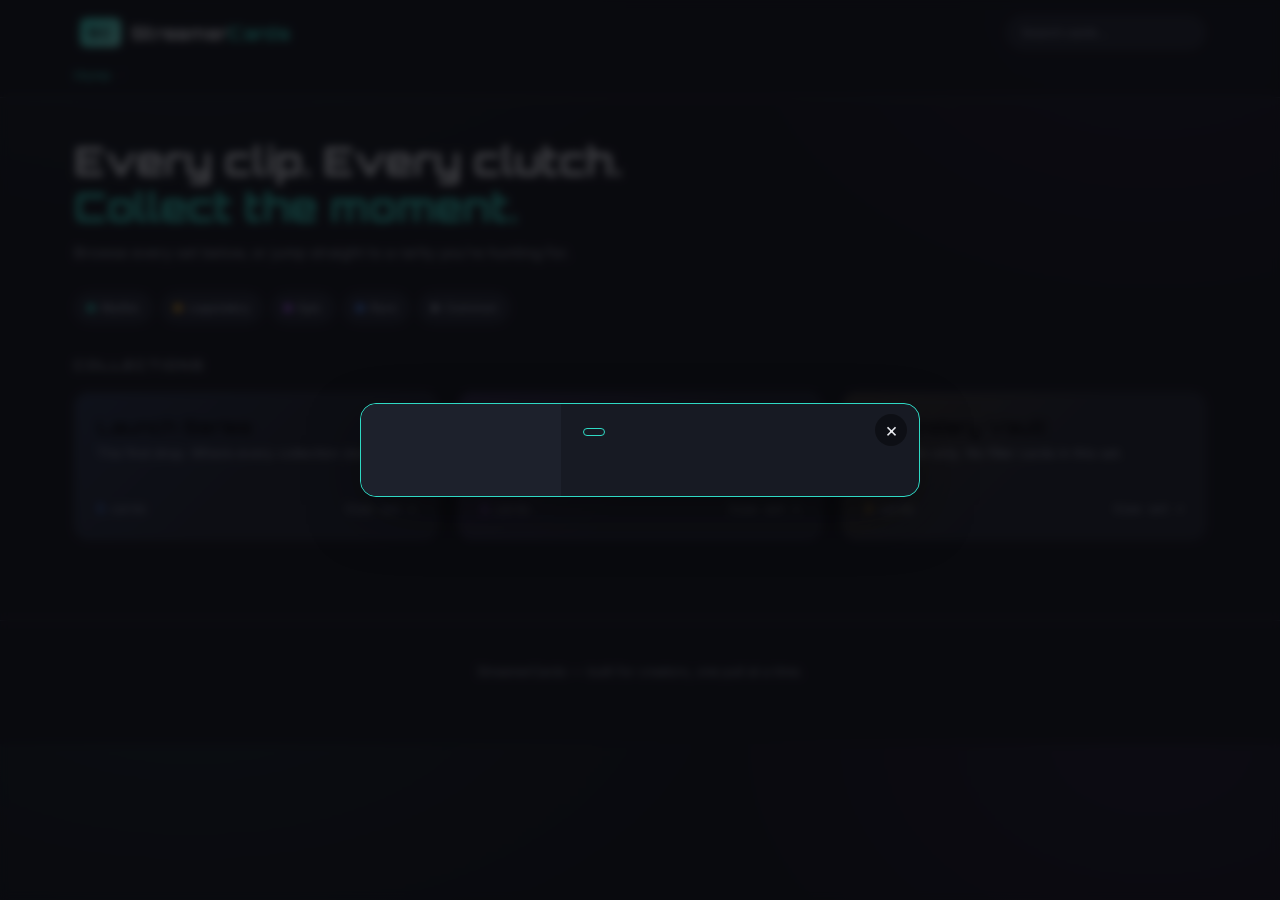
==== index.html @ 9123f5c4 "alpha update" ====
<!doctype html>
<html lang="en">
<head>
<meta charset="UTF-8" />
<meta name="viewport" content="width=device-width, initial-scale=1.0" />
<title>StreamerCards — collect the moment</title>
<link rel="icon" href="data:,">
<link rel="preconnect" href="https://fonts.googleapis.com">
<link href="https://fonts.googleapis.com/css2?family=Orbitron:wght@600;700;800&family=Inter:wght@400;500;600;700&family=JetBrains+Mono:wght@400;600&display=swap" rel="stylesheet">
<link rel="stylesheet" href="css/styles.css" />
</head>
<body>

<header class="site-header">
  <div class="header-inner">
    <button class="logo" id="logo-home-btn" aria-label="StreamerCards — go to home">
      <span class="logo-mark">SC</span>
      <span class="logo-text">Streamer<em>Cards</em></span>
    </button>

    <nav class="header-nav">
      <button class="nav-link" id="nav-home-btn">← Back to home</button>
    </nav>

    <div class="header-search">
      <input type="search" id="search-input" placeholder="Search cards…" aria-label="Search cards" />
    </div>
  </div>

  <div class="breadcrumb" id="breadcrumb" hidden>
    <button id="breadcrumb-home">Home</button>
    <span class="crumb-sep">/</span>
    <span id="breadcrumb-current"></span>
  </div>
</header>

<main id="app">
  <!-- HOME VIEW: collection tiles -->
  <section id="home-view" class="view">
    <div class="hero">
      <h1>Every clip. Every clutch. <span class="hero-accent">Collect the moment.</span></h1>
      <p class="hero-sub">Browse every set below, or jump straight to a rarity you're hunting for.</p>
    </div>

    <div class="rarity-legend" id="rarity-legend" aria-label="Rarity legend"></div>

    <h2 class="section-label">Collections</h2>
    <div class="collections-grid" id="collections-grid"></div>
  </section>

  <!-- SET VIEW: cards inside a chosen collection -->
  <section id="set-view" class="view" hidden>
    <div class="set-header">
      <h2 id="set-title"></h2>
      <p id="set-tagline"></p>
    </div>

    <div class="rarity-filter" id="rarity-filter"></div>

    <div class="cards-grid" id="cards-grid"></div>
  </section>
</main>

<!-- CARD DETAIL MODAL -->
<div class="modal-backdrop" id="modal-backdrop" hidden>
  <div class="modal" id="modal" role="dialog" aria-modal="true" aria-labelledby="modal-name">
    <button class="modal-close" id="modal-close" aria-label="Close">×</button>
    <div class="modal-art" id="modal-art"></div>
    <div class="modal-info">
      <span class="modal-rarity" id="modal-rarity"></span>
      <h3 id="modal-name"></h3>
      <p class="modal-number" id="modal-number"></p>
      <p class="modal-desc" id="modal-desc"></p>
    </div>
  </div>
</div>

<footer class="site-footer">
  <p>StreamerCards — built for creators, one pull at a time.</p>
</footer>

<script src="js/config.js"></script>
<script src="js/app.js"></script>
</body>
</html>
---- css/styles.css ----
/* ============================================================
   STREAMERCARDS — STYLES
   Token system lives in :root. Rarity colors are injected inline
   per-card by app.js (so config.js stays the single source of truth).
   ============================================================ */

:root {
  /* --- color --- */
  --bg: #0F1117;
  --bg-elevated: #171A23;
  --surface: #1D212C;
  --surface-hover: #242939;
  --border: #2A2F3D;
  --text: #E7E9EE;
  --text-dim: #9096A3;
  --accent: #2FD9C4;
  --accent-soft: rgba(47, 217, 196, 0.14);

  /* --- type --- */
  --font-display: "Orbitron", sans-serif;
  --font-body: "Inter", sans-serif;
  --font-mono: "JetBrains Mono", monospace;

  /* --- layout --- */
  --radius-card: 14px;
  --radius-sm: 8px;
  --max-width: 1180px;
}

* { box-sizing: border-box; }

html { scroll-behavior: smooth; }

body {
  margin: 0;
  background: var(--bg);
  background-image:
    radial-gradient(ellipse 900px 500px at 15% -10%, rgba(47, 217, 196, 0.08), transparent 60%),
    radial-gradient(ellipse 700px 500px at 90% 0%, rgba(177, 92, 255, 0.07), transparent 60%);
  color: var(--text);
  font-family: var(--font-body);
  line-height: 1.5;
  -webkit-font-smoothing: antialiased;
}

button {
  font-family: inherit;
  cursor: pointer;
}

/* ---------- header ---------- */

.site-header {
  position: sticky;
  top: 0;
  z-index: 20;
  background: rgba(15, 17, 23, 0.85);
  backdrop-filter: blur(10px);
  border-bottom: 1px solid var(--border);
}

.header-inner {
  max-width: var(--max-width);
  margin: 0 auto;
  padding: 14px 24px;
  display: flex;
  align-items: center;
  gap: 24px;
}

.logo {
  display: flex;
  align-items: center;
  gap: 10px;
  background: none;
  border: none;
  padding: 4px 6px;
  border-radius: var(--radius-sm);
  transition: background 0.15s ease;
}
.logo:hover { background: var(--surface); }
.logo:focus-visible { outline: 2px solid var(--accent); outline-offset: 2px; }

.logo-mark {
  font-family: var(--font-display);
  font-weight: 800;
  font-size: 14px;
  color: var(--bg);
  background: linear-gradient(135deg, var(--accent), #7FF0E0);
  padding: 6px 8px;
  border-radius: 6px;
  letter-spacing: 0.5px;
}

.logo-text {
  font-family: var(--font-display);
  font-weight: 700;
  font-size: 18px;
  color: var(--text);
  letter-spacing: 0.3px;
}
.logo-text em { color: var(--accent); font-style: normal; }

.header-nav { flex: 1; }

.nav-link {
  background: none;
  border: 1px solid var(--border);
  color: var(--text-dim);
  padding: 8px 14px;
  border-radius: 999px;
  font-size: 13px;
  font-weight: 600;
  transition: all 0.15s ease;
}
.nav-link:hover { color: var(--text); border-color: var(--accent); }

#nav-home-btn[data-active="false"] { opacity: 0; pointer-events: none; }

.header-search input {
  background: var(--surface);
  border: 1px solid var(--border);
  color: var(--text);
  padding: 9px 14px;
  border-radius: 999px;
  font-size: 13px;
  width: 200px;
  transition: width 0.2s ease, border-color 0.2s ease;
}
.header-search input:focus {
  outline: none;
  border-color: var(--accent);
  width: 240px;
}
.header-search input::placeholder { color: var(--text-dim); }

.breadcrumb {
  max-width: var(--max-width);
  margin: 0 auto;
  padding: 0 24px 12px;
  font-size: 13px;
  color: var(--text-dim);
  display: flex;
  gap: 8px;
}
.breadcrumb button {
  background: none;
  border: none;
  color: var(--accent);
  font-size: 13px;
  padding: 0;
}
.crumb-sep { color: var(--border); }

/* ---------- main / hero ---------- */

main { max-width: var(--max-width); margin: 0 auto; padding: 40px 24px 80px; }

.hero { max-width: 640px; margin-bottom: 28px; }
.hero h1 {
  font-family: var(--font-display);
  font-size: clamp(28px, 4vw, 40px);
  line-height: 1.15;
  margin: 0 0 12px;
  font-weight: 700;
}
.hero-accent { color: var(--accent); }
.hero-sub { color: var(--text-dim); font-size: 15px; margin: 0; }

.section-label {
  font-family: var(--font-display);
  font-size: 13px;
  text-transform: uppercase;
  letter-spacing: 2px;
  color: var(--text-dim);
  margin: 0 0 16px;
  font-weight: 600;
}

/* ---------- rarity legend & filter ---------- */

.rarity-legend, .rarity-filter {
  display: flex;
  flex-wrap: wrap;
  gap: 8px;
  margin-bottom: 32px;
}

.rarity-chip {
  display: inline-flex;
  align-items: center;
  gap: 6px;
  font-size: 12px;
  font-weight: 600;
  padding: 6px 12px;
  border-radius: 999px;
  border: 1px solid var(--border);
  background: var(--surface);
  color: var(--text-dim);
  transition: all 0.15s ease;
}
.rarity-chip .dot { width: 8px; height: 8px; border-radius: 50%; flex-shrink: 0; }

button.rarity-chip:hover { color: var(--text); border-color: currentColor; }
button.rarity-chip[data-selected="true"] {
  color: var(--bg);
  background: var(--chip-color, var(--accent));
  border-color: var(--chip-color, var(--accent));
}

/* ---------- collections grid (home) ---------- */

.collections-grid {
  display: grid;
  grid-template-columns: repeat(auto-fill, minmax(280px, 1fr));
  gap: 20px;
}

.collection-tile {
  position: relative;
  background: var(--surface);
  border: 1px solid var(--border);
  border-radius: var(--radius-card);
  padding: 22px;
  overflow: hidden;
  text-align: left;
  transition: transform 0.2s ease, border-color 0.2s ease;
}
.collection-tile::before {
  content: "";
  position: absolute;
  inset: 0;
  background: linear-gradient(135deg, var(--tile-accent, var(--accent)) 0%, transparent 55%);
  opacity: 0.12;
  pointer-events: none;
}
.collection-tile:hover { transform: translateY(-4px); border-color: var(--tile-accent, var(--accent)); }

.collection-tile h3 {
  font-family: var(--font-display);
  font-size: 19px;
  margin: 0 0 6px;
  position: relative;
}
.collection-tile p {
  color: var(--text-dim);
  font-size: 13.5px;
  margin: 0 0 18px;
  position: relative;
  min-height: 38px;
}
.collection-tile .tile-meta {
  display: flex;
  justify-content: space-between;
  align-items: center;
  font-family: var(--font-mono);
  font-size: 12px;
  color: var(--text-dim);
  position: relative;
}
.collection-tile .tile-meta strong { color: var(--tile-accent, var(--accent)); font-weight: 600; }

/* ---------- set header ---------- */

.set-header { margin-bottom: 20px; }
.set-header h2 { font-family: var(--font-display); font-size: 26px; margin: 0 0 6px; }
.set-header p { color: var(--text-dim); margin: 0; font-size: 14px; }

/* ---------- cards grid ---------- */

.cards-grid {
  display: grid;
  grid-template-columns: repeat(auto-fill, minmax(190px, 1fr));
  gap: 22px;
}

.card {
  --rarity-color: var(--accent);
  --rarity-glow: var(--accent-soft);
  position: relative;
  background: var(--surface);
  border: 1px solid var(--border);
  border-radius: var(--radius-card);
  overflow: hidden;
  cursor: pointer;
  transform-style: preserve-3d;
  transition: transform 0.25s ease, box-shadow 0.25s ease, border-color 0.25s ease;
}

.card:hover, .card:focus-visible {
  border-color: var(--rarity-color);
  box-shadow: 0 8px 28px -8px var(--rarity-glow), 0 0 0 1px var(--rarity-color) inset;
  transform: translateY(-6px);
  outline: none;
}

.card-art {
  aspect-ratio: 3 / 4;
  background: var(--bg-elevated);
  overflow: hidden;
  position: relative;
}
.card-art img { width: 100%; height: 100%; object-fit: cover; display: block; }

/* foil sheen — follows pointer via --mx/--my set in JS */
.card-art::after {
  content: "";
  position: absolute;
  inset: 0;
  opacity: 0;
  transition: opacity 0.2s ease;
  background: radial-gradient(
    circle at var(--mx, 50%) var(--my, 50%),
    rgba(255,255,255,0.35),
    transparent 45%
  );
  mix-blend-mode: overlay;
}
.card:hover .card-art::after { opacity: 1; }

/* holo (mythic) gets an animated rainbow sweep instead of plain white sheen */
.card.is-holo .card-art::after {
  background: radial-gradient(
    circle at var(--mx, 50%) var(--my, 50%),
    rgba(255,255,255,0.5),
    transparent 50%
  ),
  linear-gradient(115deg, #ff8adf, #8ad0ff, #b7ff8a, #ffe08a, #ff8adf);
  background-blend-mode: overlay;
  mix-blend-mode: color-dodge;
  animation: holo-shift 6s linear infinite;
  background-size: 300% 300%, 300% 300%;
}
@keyframes holo-shift {
  0% { background-position: 50% 50%, 0% 50%; }
  100% { background-position: 50% 50%, 200% 50%; }
}

.card-rarity-bar { height: 4px; background: var(--rarity-color); }

.card-body { padding: 12px 14px 14px; }
.card-name { font-weight: 600; font-size: 14px; margin: 0 0 4px; }
.card-meta {
  display: flex;
  justify-content: space-between;
  align-items: center;
  font-family: var(--font-mono);
  font-size: 11px;
  color: var(--text-dim);
}
.card-meta .rarity-label { color: var(--rarity-color); font-weight: 600; }

.empty-state {
  grid-column: 1 / -1;
  text-align: center;
  color: var(--text-dim);
  padding: 60px 20px;
  font-size: 14px;
}

/* ---------- modal ---------- */

.modal-backdrop {
  position: fixed;
  inset: 0;
  background: rgba(8, 9, 13, 0.75);
  backdrop-filter: blur(4px);
  display: flex;
  align-items: center;
  justify-content: center;
  padding: 24px;
  z-index: 50;
}

.modal {
  --rarity-color: var(--accent);
  background: var(--bg-elevated);
  border: 1px solid var(--rarity-color);
  border-radius: 16px;
  max-width: 560px;
  width: 100%;
  display: grid;
  grid-template-columns: 200px 1fr;
  gap: 0;
  position: relative;
  box-shadow: 0 20px 60px -12px rgba(0,0,0,0.6);
}

.modal-close {
  position: absolute;
  top: 10px;
  right: 12px;
  background: rgba(0,0,0,0.4);
  border: none;
  color: var(--text);
  font-size: 20px;
  width: 32px;
  height: 32px;
  border-radius: 50%;
  line-height: 1;
  z-index: 2;
}

.modal-art {
  background: var(--surface);
  border-radius: 16px 0 0 16px;
  overflow: hidden;
}
.modal-art img { width: 100%; height: 100%; object-fit: cover; display: block; }

.modal-info { padding: 24px 22px; display: flex; flex-direction: column; gap: 8px; }
.modal-rarity {
  align-self: flex-start;
  font-size: 11px;
  font-weight: 700;
  text-transform: uppercase;
  letter-spacing: 1px;
  color: var(--rarity-color);
  border: 1px solid var(--rarity-color);
  padding: 3px 10px;
  border-radius: 999px;
}
.modal-info h3 { font-family: var(--font-display); font-size: 20px; margin: 4px 0 0; }
.modal-number { font-family: var(--font-mono); font-size: 12px; color: var(--text-dim); margin: 0; }
.modal-desc { font-size: 14px; color: var(--text-dim); margin: 8px 0 0; line-height: 1.6; }

/* ---------- footer ---------- */

.site-footer {
  text-align: center;
  padding: 30px 24px 50px;
  color: var(--text-dim);
  font-size: 12.5px;
  border-top: 1px solid var(--border);
}

/* ---------- responsive ---------- */

@media (max-width: 640px) {
  .header-inner { flex-wrap: wrap; gap: 10px; }
  .header-search input { width: 100%; }
  .header-nav { order: 3; flex: 100%; }
  .modal { grid-template-columns: 1fr; }
  .modal-art { border-radius: 16px 16px 0 0; aspect-ratio: 4/3; }
}

/* ---------- reduced motion ---------- */

@media (prefers-reduced-motion: reduce) {
  html { scroll-behavior: auto; }
  .card, .collection-tile, .logo { transition: none; }
  .card.is-holo .card-art::after { animation: none; }
}
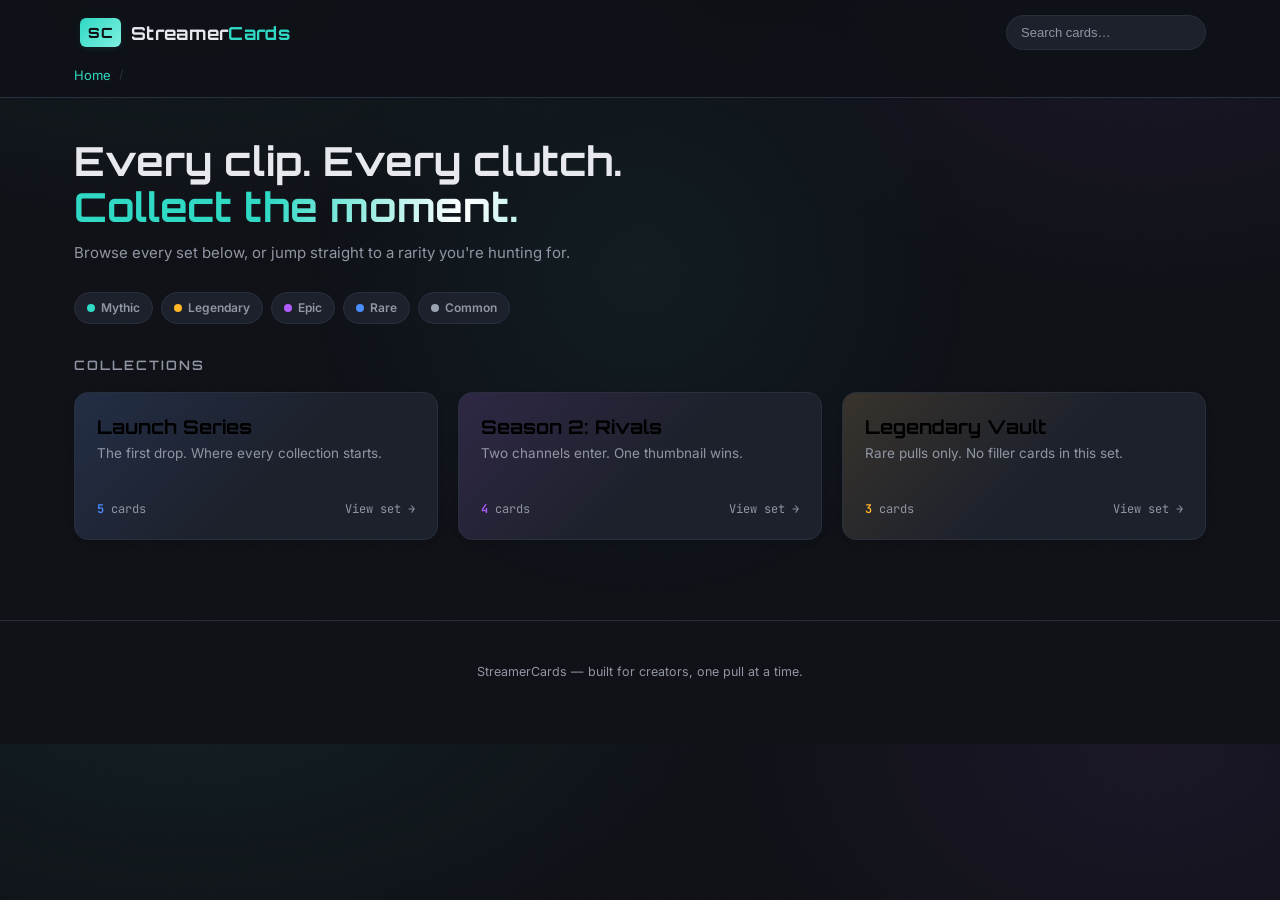
==== commit d563c539: "added design." ====
--- a/index.html
+++ b/index.html
@@ -10,6 +10,9 @@
 <link rel="stylesheet" href="css/styles.css" />
 </head>
 <body>
+
+<div class="ambient-glow" id="ambient-glow" aria-hidden="true"></div>
+<div class="grain" aria-hidden="true"></div>
 
 <header class="site-header">
   <div class="header-inner">
--- a/css/styles.css
+++ b/css/styles.css
@@ -25,6 +25,16 @@
   --radius-card: 14px;
   --radius-sm: 8px;
   --max-width: 1180px;
+
+  /* --- motion: a springy overshoot for anything that should feel "grabbed",
+     and a plain ease for things that should feel calm --- */
+  --spring: cubic-bezier(0.34, 1.56, 0.64, 1);
+  --spring-soft: cubic-bezier(0.22, 1, 0.36, 1);
+  --ease: cubic-bezier(0.4, 0, 0.2, 1);
+
+  /* ambient cursor glow position, updated live by app.js */
+  --gx: 50%;
+  --gy: 30%;
 }
 
 * { box-sizing: border-box; }
@@ -33,6 +43,7 @@
 
 body {
   margin: 0;
+  position: relative;
   background: var(--bg);
   background-image:
     radial-gradient(ellipse 900px 500px at 15% -10%, rgba(47, 217, 196, 0.08), transparent 60%),
@@ -41,12 +52,46 @@
   font-family: var(--font-body);
   line-height: 1.5;
   -webkit-font-smoothing: antialiased;
-}
+  overflow-x: hidden;
+}
+
+/* a soft light that drifts with the cursor, low enough to read as
+   atmosphere rather than decoration */
+.ambient-glow {
+  position: fixed;
+  inset: 0;
+  z-index: 0;
+  pointer-events: none;
+  background: radial-gradient(
+    circle 480px at var(--gx) var(--gy),
+    rgba(47, 217, 196, 0.06),
+    transparent 70%
+  );
+  transition: background-position 0.6s var(--ease);
+}
+
+/* fine grain so flat dark panels don't feel like plastic */
+.grain {
+  position: fixed;
+  inset: 0;
+  z-index: 1;
+  pointer-events: none;
+  opacity: 0.035;
+  mix-blend-mode: overlay;
+  background-image: url("data:image/svg+xml;utf8,<svg xmlns='http://www.w3.org/2000/svg' width='120' height='120'><filter id='n'><feTurbulence type='fractalNoise' baseFrequency='0.9' numOctaves='2' stitchTiles='stitch'/></filter><rect width='100%25' height='100%25' filter='url(%23n)'/></svg>");
+}
+
+.site-header, main, .site-footer { position: relative; z-index: 2; }
 
 button {
   font-family: inherit;
   cursor: pointer;
 }
+
+/* every interactive surface gets the same quick, tactile press-down —
+   defined once, used everywhere via .pressable */
+.pressable { transition: transform 0.15s var(--ease); }
+.pressable:active { transform: scale(0.94); }
 
 /* ---------- header ---------- */
 
@@ -76,12 +121,17 @@
   border: none;
   padding: 4px 6px;
   border-radius: var(--radius-sm);
-  transition: background 0.15s ease;
+  transition: background 0.2s var(--ease), transform 0.2s var(--spring-soft);
+  /* app.js nudges this a few px toward the cursor while hovering (--tx/--ty) */
+  transform: translate(var(--tx, 0), var(--ty, 0));
 }
 .logo:hover { background: var(--surface); }
+.logo:active { transform: translate(var(--tx, 0), var(--ty, 0)) scale(0.93); }
 .logo:focus-visible { outline: 2px solid var(--accent); outline-offset: 2px; }
 
 .logo-mark {
+  position: relative;
+  overflow: hidden;
   font-family: var(--font-display);
   font-weight: 800;
   font-size: 14px;
@@ -90,7 +140,18 @@
   padding: 6px 8px;
   border-radius: 6px;
   letter-spacing: 0.5px;
-}
+  box-shadow: 0 2px 10px -2px var(--accent-soft);
+}
+/* a light sweep that glides across the mark on hover, like foil catching light */
+.logo-mark::after {
+  content: "";
+  position: absolute;
+  inset: 0;
+  background: linear-gradient(115deg, transparent 30%, rgba(255,255,255,0.55) 50%, transparent 70%);
+  transform: translateX(-120%);
+  transition: transform 0.6s var(--ease);
+}
+.logo:hover .logo-mark::after { transform: translateX(120%); }
 
 .logo-text {
   font-family: var(--font-display);
@@ -104,6 +165,8 @@
 .header-nav { flex: 1; }
 
 .nav-link {
+  position: relative;
+  overflow: hidden;
   background: none;
   border: 1px solid var(--border);
   color: var(--text-dim);
@@ -111,9 +174,11 @@
   border-radius: 999px;
   font-size: 13px;
   font-weight: 600;
-  transition: all 0.15s ease;
+  transition: color 0.15s var(--ease), border-color 0.15s var(--ease), transform 0.2s var(--spring-soft);
+  transform: translate(var(--tx, 0), var(--ty, 0));
 }
 .nav-link:hover { color: var(--text); border-color: var(--accent); }
+.nav-link:active { transform: translate(var(--tx, 0), var(--ty, 0)) scale(0.93); }
 
 #nav-home-btn[data-active="false"] { opacity: 0; pointer-events: none; }
 
@@ -125,12 +190,14 @@
   border-radius: 999px;
   font-size: 13px;
   width: 200px;
-  transition: width 0.2s ease, border-color 0.2s ease;
-}
+  transition: width 0.3s var(--spring-soft), border-color 0.2s ease, box-shadow 0.2s ease;
+}
+.header-search input:hover { border-color: #3A4256; }
 .header-search input:focus {
   outline: none;
   border-color: var(--accent);
   width: 240px;
+  box-shadow: 0 0 0 4px var(--accent-soft);
 }
 .header-search input::placeholder { color: var(--text-dim); }
 
@@ -164,7 +231,21 @@
   margin: 0 0 12px;
   font-weight: 700;
 }
-.hero-accent { color: var(--accent); }
+.hero-accent {
+  background: linear-gradient(100deg, var(--accent) 20%, #fff 40%, var(--accent) 60%);
+  background-size: 220% auto;
+  -webkit-background-clip: text;
+  background-clip: text;
+  color: transparent;
+  animation: shimmer 5s linear infinite;
+}
+@keyframes shimmer {
+  0% { background-position: 0% center; }
+  100% { background-position: -220% center; }
+}
+@media (prefers-reduced-motion: reduce) {
+  .hero-accent { animation: none; }
+}
 .hero-sub { color: var(--text-dim); font-size: 15px; margin: 0; }
 
 .section-label {
@@ -197,15 +278,27 @@
   border: 1px solid var(--border);
   background: var(--surface);
   color: var(--text-dim);
-  transition: all 0.15s ease;
-}
-.rarity-chip .dot { width: 8px; height: 8px; border-radius: 50%; flex-shrink: 0; }
-
-button.rarity-chip:hover { color: var(--text); border-color: currentColor; }
+  transition: color 0.15s ease, border-color 0.15s ease, background 0.15s ease,
+    transform 0.15s var(--spring-soft), box-shadow 0.15s ease;
+}
+.rarity-chip .dot {
+  width: 8px; height: 8px; border-radius: 50%; flex-shrink: 0;
+  transition: transform 0.2s var(--spring);
+}
+
+.rarity-chip:hover {
+  color: var(--text);
+  border-color: currentColor;
+  transform: translateY(-2px);
+  box-shadow: 0 4px 12px -4px rgba(0,0,0,0.4);
+}
+.rarity-chip:hover .dot { transform: scale(1.3); }
+button.rarity-chip:active { transform: translateY(-2px) scale(0.92); }
 button.rarity-chip[data-selected="true"] {
   color: var(--bg);
   background: var(--chip-color, var(--accent));
   border-color: var(--chip-color, var(--accent));
+  box-shadow: 0 4px 16px -4px var(--chip-color, var(--accent));
 }
 
 /* ---------- collections grid (home) ---------- */
@@ -217,6 +310,10 @@
 }
 
 .collection-tile {
+  --rx: 0deg;
+  --ry: 0deg;
+  --mx: 50%;
+  --my: 30%;
   position: relative;
   background: var(--surface);
   border: 1px solid var(--border);
@@ -224,7 +321,10 @@
   padding: 22px;
   overflow: hidden;
   text-align: left;
-  transition: transform 0.2s ease, border-color 0.2s ease;
+  transform-style: preserve-3d;
+  transform: perspective(700px) rotateX(var(--rx)) rotateY(var(--ry)) translateY(0);
+  transition: transform 0.45s var(--spring), border-color 0.2s ease, box-shadow 0.3s ease;
+  box-shadow: 0 2px 10px -6px rgba(0,0,0,0.5);
 }
 .collection-tile::before {
   content: "";
@@ -234,7 +334,26 @@
   opacity: 0.12;
   pointer-events: none;
 }
-.collection-tile:hover { transform: translateY(-4px); border-color: var(--tile-accent, var(--accent)); }
+/* light that tracks the cursor across the tile, like glass catching a lamp */
+.collection-tile::after {
+  content: "";
+  position: absolute;
+  inset: 0;
+  opacity: 0;
+  background: radial-gradient(circle at var(--mx) var(--my), rgba(255,255,255,0.16), transparent 45%);
+  transition: opacity 0.25s ease;
+  pointer-events: none;
+}
+.collection-tile:hover {
+  transform: perspective(700px) rotateX(var(--rx)) rotateY(var(--ry)) translateY(-6px);
+  border-color: var(--tile-accent, var(--accent));
+  box-shadow: 0 16px 34px -14px var(--tile-accent, rgba(0,0,0,0.5));
+}
+.collection-tile:hover::after { opacity: 1; }
+.collection-tile:active {
+  transform: perspective(700px) rotateX(var(--rx)) rotateY(var(--ry)) translateY(-2px) scale(0.98);
+  transition: transform 0.12s var(--ease);
+}
 
 .collection-tile h3 {
   font-family: var(--font-display);
@@ -259,6 +378,8 @@
   position: relative;
 }
 .collection-tile .tile-meta strong { color: var(--tile-accent, var(--accent)); font-weight: 600; }
+.tile-arrow { display: inline-block; transition: transform 0.25s var(--spring); }
+.collection-tile:hover .tile-arrow { transform: translateX(4px); }
 
 /* ---------- set header ---------- */
 
@@ -277,6 +398,8 @@
 .card {
   --rarity-color: var(--accent);
   --rarity-glow: var(--accent-soft);
+  --rx: 0deg;
+  --ry: 0deg;
   position: relative;
   background: var(--surface);
   border: 1px solid var(--border);
@@ -284,14 +407,20 @@
   overflow: hidden;
   cursor: pointer;
   transform-style: preserve-3d;
-  transition: transform 0.25s ease, box-shadow 0.25s ease, border-color 0.25s ease;
+  transform: perspective(900px) rotateX(var(--rx)) rotateY(var(--ry)) translateY(0) scale(1);
+  transition: transform 0.4s var(--spring), box-shadow 0.3s ease, border-color 0.25s ease;
 }
 
 .card:hover, .card:focus-visible {
   border-color: var(--rarity-color);
-  box-shadow: 0 8px 28px -8px var(--rarity-glow), 0 0 0 1px var(--rarity-color) inset;
-  transform: translateY(-6px);
+  box-shadow: 0 14px 34px -10px var(--rarity-glow), 0 0 0 1px var(--rarity-color) inset;
+  transform: perspective(900px) rotateX(var(--rx)) rotateY(var(--ry)) translateY(-8px) scale(1.015);
   outline: none;
+}
+
+.card:active {
+  transform: perspective(900px) rotateX(var(--rx)) rotateY(var(--ry)) translateY(-3px) scale(0.97);
+  transition: transform 0.12s var(--ease);
 }
 
 .card-art {
@@ -336,7 +465,16 @@
   100% { background-position: 50% 50%, 200% 50%; }
 }
 
-.card-rarity-bar { height: 4px; background: var(--rarity-color); }
+.card-rarity-bar {
+  height: 4px;
+  background: var(--rarity-color);
+  transition: height 0.25s var(--spring), box-shadow 0.25s ease;
+}
+.card:hover .card-rarity-bar,
+.card:focus-visible .card-rarity-bar {
+  height: 6px;
+  box-shadow: 0 0 14px var(--rarity-color);
+}
 
 .card-body { padding: 12px 14px 14px; }
 .card-name { font-weight: 600; font-size: 14px; margin: 0 0 4px; }
@@ -372,6 +510,10 @@
   z-index: 50;
 }
 
+.modal-backdrop[hidden] {
+  display: none;
+}
+
 .modal {
   --rarity-color: var(--accent);
   background: var(--bg-elevated);
@@ -383,8 +525,19 @@
   grid-template-columns: 200px 1fr;
   gap: 0;
   position: relative;
-  box-shadow: 0 20px 60px -12px rgba(0,0,0,0.6);
-}
+  box-shadow: 0 20px 60px -12px rgba(0,0,0,0.6), 0 0 40px -10px var(--rarity-color);
+  animation: modal-pop 0.4s var(--spring) both;
+}
+
+@keyframes modal-pop {
+  from { opacity: 0; transform: scale(0.88) translateY(14px); }
+  to { opacity: 1; transform: scale(1) translateY(0); }
+}
+@keyframes backdrop-fade {
+  from { opacity: 0; }
+  to { opacity: 1; }
+}
+.modal-backdrop:not([hidden]) { animation: backdrop-fade 0.25s var(--ease) both; }
 
 .modal-close {
   position: absolute;
@@ -399,7 +552,10 @@
   border-radius: 50%;
   line-height: 1;
   z-index: 2;
-}
+  transition: transform 0.25s var(--spring), background 0.15s ease;
+}
+.modal-close:hover { background: rgba(0,0,0,0.65); transform: rotate(90deg); }
+.modal-close:active { transform: rotate(90deg) scale(0.85); }
 
 .modal-art {
   background: var(--surface);
@@ -448,6 +604,10 @@
 
 @media (prefers-reduced-motion: reduce) {
   html { scroll-behavior: auto; }
-  .card, .collection-tile, .logo { transition: none; }
+  .card, .collection-tile, .logo, .nav-link, .rarity-chip, .modal-close { transition: none; }
+  .card, .collection-tile { transform: none !important; }
   .card.is-holo .card-art::after { animation: none; }
+  .modal { animation: none; }
+  .modal-backdrop:not([hidden]) { animation: none; }
+  .ambient-glow { display: none; }
 }
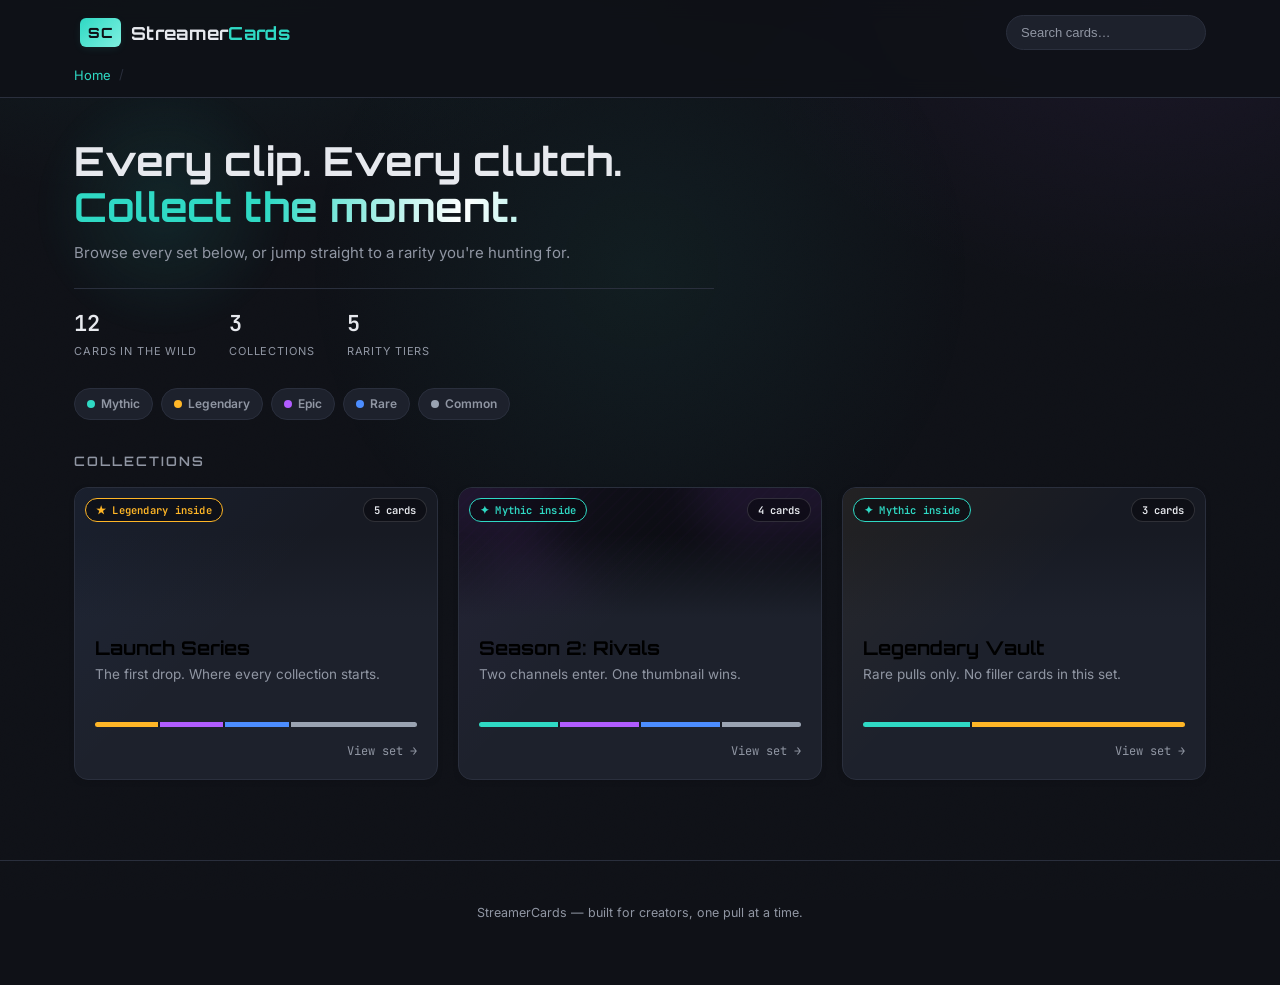
==== commit 762bc45d: "added files: images/covers/season-2-rivals.png" ====
--- a/index.html
+++ b/index.html
@@ -43,6 +43,11 @@
     <div class="hero">
       <h1>Every clip. Every clutch. <span class="hero-accent">Collect the moment.</span></h1>
       <p class="hero-sub">Browse every set below, or jump straight to a rarity you're hunting for.</p>
+      <div class="stat-strip">
+        <div><span class="num" id="stat-cards">0</span><span class="lbl">Cards in the wild</span></div>
+        <div><span class="num" id="stat-collections">0</span><span class="lbl">Collections</span></div>
+        <div><span class="num" id="stat-rarities">0</span><span class="lbl">Rarity tiers</span></div>
+      </div>
     </div>
 
     <div class="rarity-legend" id="rarity-legend" aria-label="Rarity legend"></div>
--- a/css/styles.css
+++ b/css/styles.css
@@ -223,7 +223,31 @@
 
 main { max-width: var(--max-width); margin: 0 auto; padding: 40px 24px 80px; }
 
-.hero { max-width: 640px; margin-bottom: 28px; }
+.hero { max-width: 640px; margin-bottom: 28px; position: relative; }
+
+/* soft drifting color behind the hero copy — pure CSS, no images */
+.hero::before {
+  content: "";
+  position: absolute;
+  top: -60px;
+  left: -40px;
+  width: 260px;
+  height: 260px;
+  background: radial-gradient(circle, var(--accent) 0%, transparent 70%);
+  opacity: 0.10;
+  filter: blur(10px);
+  z-index: -1;
+  animation: drift 10s ease-in-out infinite alternate;
+  pointer-events: none;
+}
+@keyframes drift {
+  from { transform: translate(0, 0) scale(1); }
+  to { transform: translate(30px, 20px) scale(1.15); }
+}
+@media (prefers-reduced-motion: reduce) {
+  .hero::before { animation: none; }
+}
+
 .hero h1 {
   font-family: var(--font-display);
   font-size: clamp(28px, 4vw, 40px);
@@ -246,7 +270,28 @@
 @media (prefers-reduced-motion: reduce) {
   .hero-accent { animation: none; }
 }
-.hero-sub { color: var(--text-dim); font-size: 15px; margin: 0; }
+.hero-sub { color: var(--text-dim); font-size: 15px; margin: 0 0 24px; }
+
+.stat-strip {
+  display: flex;
+  gap: 32px;
+  flex-wrap: wrap;
+  border-top: 1px solid var(--border);
+  padding-top: 18px;
+}
+.stat-strip > div { display: flex; flex-direction: column; gap: 3px; }
+.stat-strip .num {
+  font-family: var(--font-mono);
+  font-size: 22px;
+  font-weight: 600;
+  color: var(--text);
+}
+.stat-strip .lbl {
+  font-size: 11px;
+  letter-spacing: 0.08em;
+  text-transform: uppercase;
+  color: var(--text-dim);
+}
 
 .section-label {
   font-family: var(--font-display);
@@ -318,7 +363,7 @@
   background: var(--surface);
   border: 1px solid var(--border);
   border-radius: var(--radius-card);
-  padding: 22px;
+  padding: 0;
   overflow: hidden;
   text-align: left;
   transform-style: preserve-3d;
@@ -330,9 +375,10 @@
   content: "";
   position: absolute;
   inset: 0;
-  background: linear-gradient(135deg, var(--tile-accent, var(--accent)) 0%, transparent 55%);
-  opacity: 0.12;
+  background: linear-gradient(135deg, var(--tile-accent, var(--accent)) 0%, transparent 45%);
+  opacity: 0.05;
   pointer-events: none;
+  z-index: 1;
 }
 /* light that tracks the cursor across the tile, like glass catching a lamp */
 .collection-tile::after {
@@ -343,6 +389,7 @@
   background: radial-gradient(circle at var(--mx) var(--my), rgba(255,255,255,0.16), transparent 45%);
   transition: opacity 0.25s ease;
   pointer-events: none;
+  z-index: 3;
 }
 .collection-tile:hover {
   transform: perspective(700px) rotateX(var(--rx)) rotateY(var(--ry)) translateY(-6px);
@@ -355,6 +402,65 @@
   transition: transform 0.12s var(--ease);
 }
 
+.tile-art {
+  position: relative;
+  height: 132px;
+  overflow: hidden;
+  background: var(--bg-elevated);
+}
+.tile-art img {
+  width: 100%;
+  height: 100%;
+  object-fit: cover;
+  display: block;
+  transition: transform 0.6s var(--spring-soft);
+}
+.collection-tile:hover .tile-art img { transform: scale(1.09); }
+.tile-art::after {
+  content: "";
+  position: absolute;
+  inset: 0;
+  background: linear-gradient(to top, var(--surface) 2%, transparent 65%);
+  pointer-events: none;
+}
+
+.tile-count-pill, .tile-peek {
+  position: absolute;
+  top: 10px;
+  font-family: var(--font-mono);
+  font-size: 10.5px;
+  font-weight: 600;
+  padding: 4px 10px;
+  border-radius: 999px;
+  background: rgba(8, 9, 13, 0.55);
+  backdrop-filter: blur(4px);
+  z-index: 2;
+}
+.tile-count-pill {
+  right: 10px;
+  color: var(--text);
+  border: 1px solid rgba(255,255,255,0.14);
+}
+.tile-peek {
+  left: 10px;
+  border: 1px solid currentColor;
+  letter-spacing: 0.02em;
+}
+
+.tile-body { padding: 16px 20px 20px; position: relative; z-index: 2; }
+
+.rarity-distribution {
+  display: flex;
+  gap: 2px;
+  height: 5px;
+  border-radius: 3px;
+  overflow: hidden;
+  background: var(--bg-elevated);
+  margin: 2px 0 16px;
+}
+.dist-seg { display: block; height: 100%; min-width: 4px; transition: opacity 0.2s ease; }
+.collection-tile:hover .dist-seg { opacity: 0.85; }
+
 .collection-tile h3 {
   font-family: var(--font-display);
   font-size: 19px;
@@ -370,7 +476,7 @@
 }
 .collection-tile .tile-meta {
   display: flex;
-  justify-content: space-between;
+  justify-content: flex-end;
   align-items: center;
   font-family: var(--font-mono);
   font-size: 12px;
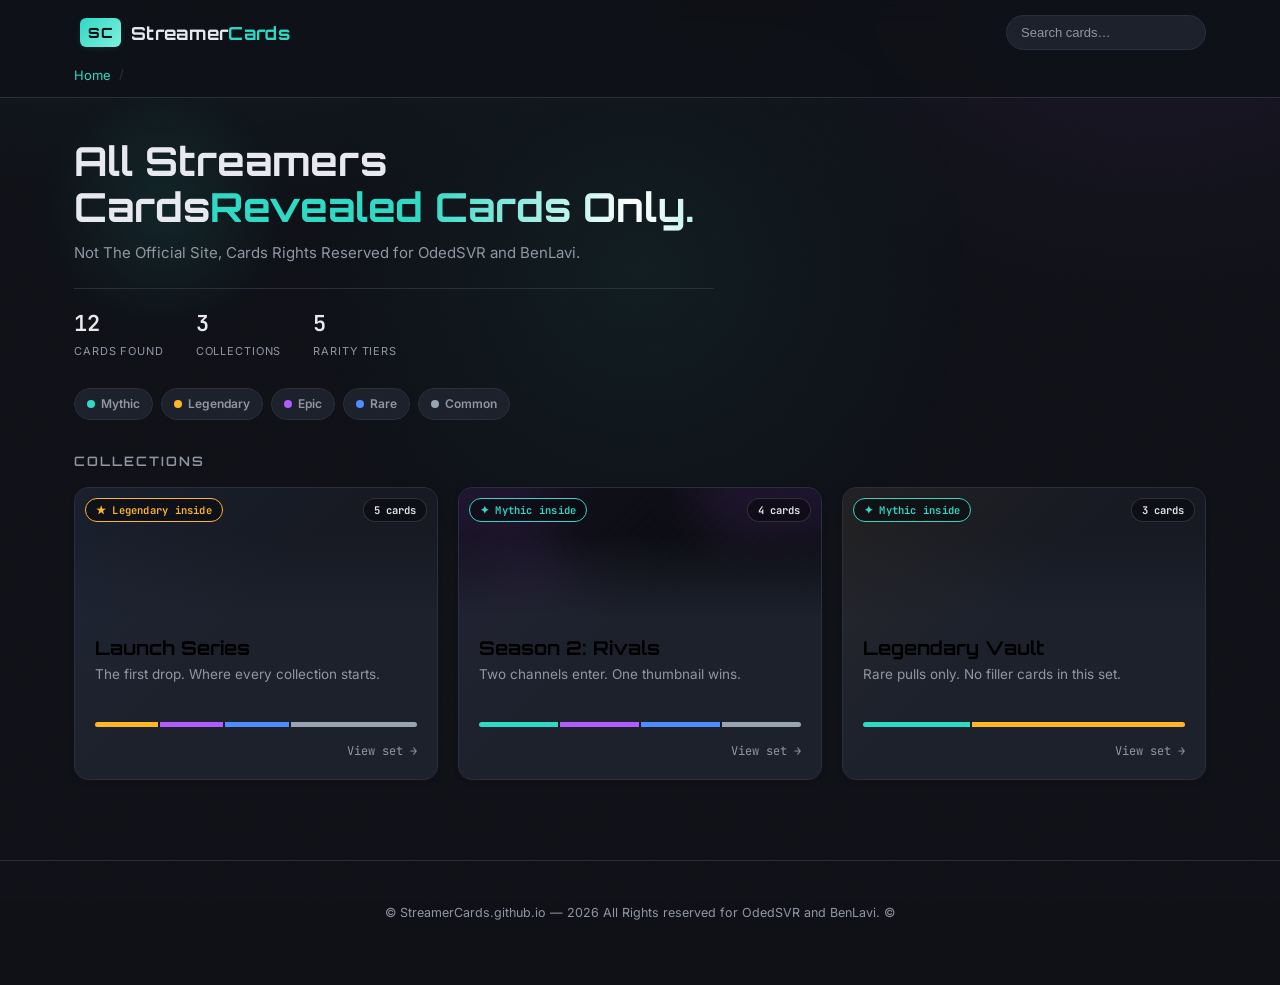
==== commit fa62cd7e: "fix index" ====
--- a/index.html
+++ b/index.html
@@ -41,10 +41,10 @@
   <!-- HOME VIEW: collection tiles -->
   <section id="home-view" class="view">
     <div class="hero">
-      <h1>Every clip. Every clutch. <span class="hero-accent">Collect the moment.</span></h1>
-      <p class="hero-sub">Browse every set below, or jump straight to a rarity you're hunting for.</p>
+      <h1>All Streamers Cards<span class="hero-accent">Revealed Cards Only.</span></h1>
+      <p class="hero-sub">Not The Official Site, Cards Rights Reserved for OdedSVR and BenLavi.</p>
       <div class="stat-strip">
-        <div><span class="num" id="stat-cards">0</span><span class="lbl">Cards in the wild</span></div>
+        <div><span class="num" id="stat-cards">0</span><span class="lbl">Cards Found</span></div>
         <div><span class="num" id="stat-collections">0</span><span class="lbl">Collections</span></div>
         <div><span class="num" id="stat-rarities">0</span><span class="lbl">Rarity tiers</span></div>
       </div>
@@ -84,7 +84,7 @@
 </div>
 
 <footer class="site-footer">
-  <p>StreamerCards — built for creators, one pull at a time.</p>
+  <p>© StreamerCards.github.io —  2026 All Rights reserved for OdedSVR and BenLavi. ©</p>
 </footer>
 
 <script src="js/config.js"></script>
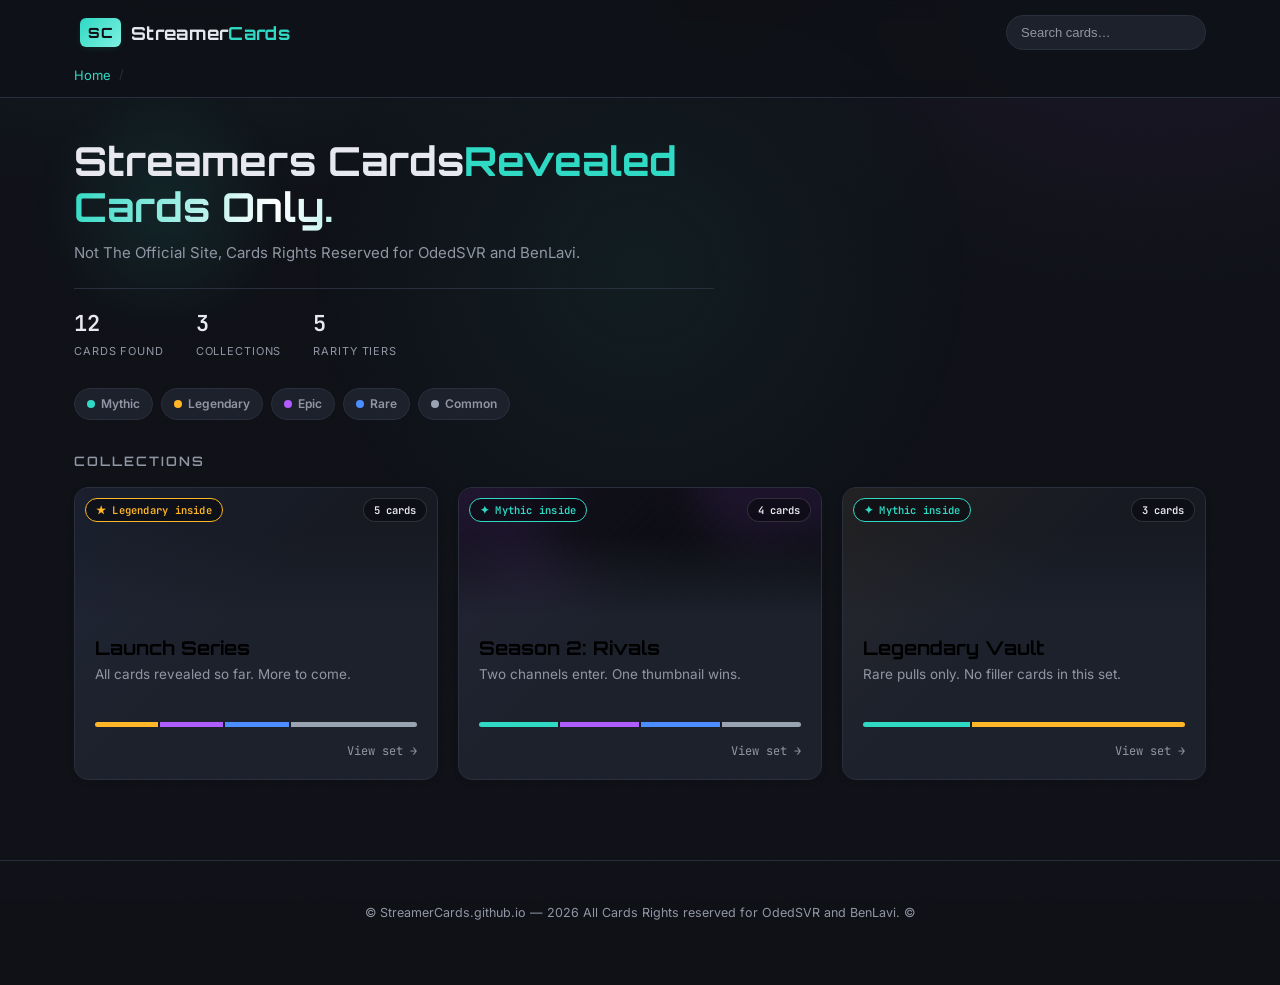
==== commit 87adb85f: "fix" ====
--- a/index.html
+++ b/index.html
@@ -41,7 +41,7 @@
   <!-- HOME VIEW: collection tiles -->
   <section id="home-view" class="view">
     <div class="hero">
-      <h1>All Streamers Cards<span class="hero-accent">Revealed Cards Only.</span></h1>
+      <h1>Streamers Cards<span class="hero-accent">Revealed Cards Only.</span></h1>
       <p class="hero-sub">Not The Official Site, Cards Rights Reserved for OdedSVR and BenLavi.</p>
       <div class="stat-strip">
         <div><span class="num" id="stat-cards">0</span><span class="lbl">Cards Found</span></div>
@@ -84,7 +84,7 @@
 </div>
 
 <footer class="site-footer">
-  <p>© StreamerCards.github.io —  2026 All Rights reserved for OdedSVR and BenLavi. ©</p>
+  <p>© StreamerCards.github.io —  2026 All Cards Rights reserved for OdedSVR and BenLavi. ©</p>
 </footer>
 
 <script src="js/config.js"></script>
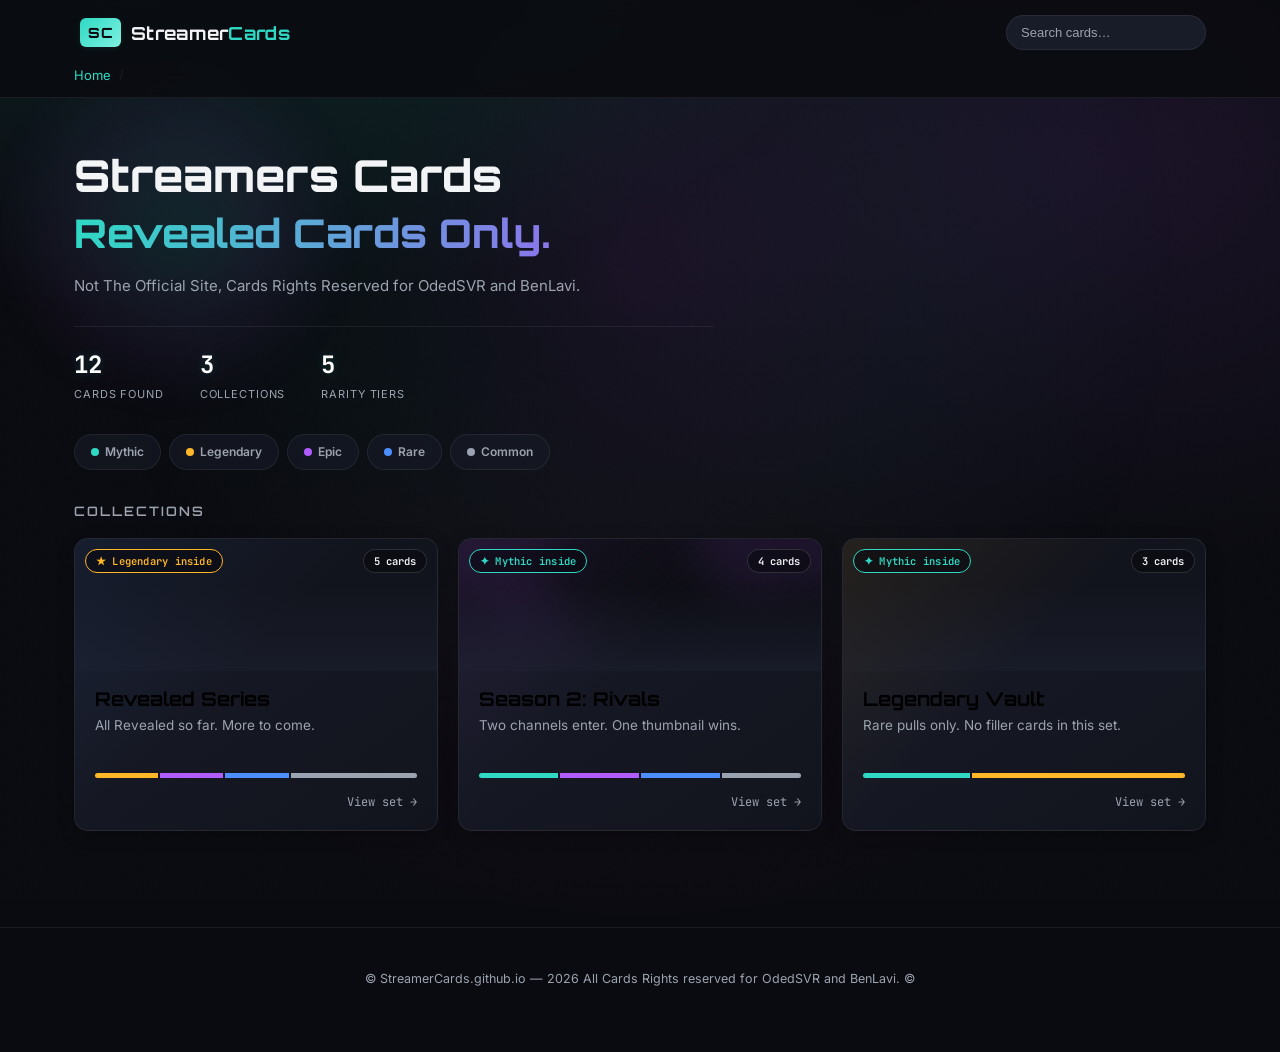
==== commit 0913ccf0: "add" ====
--- a/index.html
+++ b/index.html
@@ -41,7 +41,7 @@
   <!-- HOME VIEW: collection tiles -->
   <section id="home-view" class="view">
     <div class="hero">
-      <h1>Streamers Cards<span class="hero-accent">Revealed Cards Only.</span></h1>
+      <h1>Streamers Cards <span class="hero-accent">Revealed Cards Only.</span></h1>
       <p class="hero-sub">Not The Official Site, Cards Rights Reserved for OdedSVR and BenLavi.</p>
       <div class="stat-strip">
         <div><span class="num" id="stat-cards">0</span><span class="lbl">Cards Found</span></div>
--- a/css/styles.css
+++ b/css/styles.css
@@ -6,15 +6,15 @@
 
 :root {
   /* --- color --- */
-  --bg: #0F1117;
-  --bg-elevated: #171A23;
-  --surface: #1D212C;
-  --surface-hover: #242939;
-  --border: #2A2F3D;
-  --text: #E7E9EE;
-  --text-dim: #9096A3;
-  --accent: #2FD9C4;
-  --accent-soft: rgba(47, 217, 196, 0.14);
+  --bg: #0A0B10; /* Richer, deeper midnight black for stronger contrast */
+  --bg-elevated: #12141D; /* Deep dark slate with slightly warm undertones */
+  --surface: #181B28;
+  --surface-hover: #222638;
+  --border: rgba(255, 255, 255, 0.07); /* More delicate, premium borders */
+  --text: #F3F4F6;
+  --text-dim: #9CA3AF;
+  --accent: #2FD9C4; /* Energetic neon cyan */
+  --accent-soft: rgba(47, 217, 196, 0.12);
 
   /* --- type --- */
   --font-display: "Orbitron", sans-serif;
@@ -45,9 +45,11 @@
   margin: 0;
   position: relative;
   background: var(--bg);
+  /* Energetic ambient glows to fill up visual space beautifully */
   background-image:
-    radial-gradient(ellipse 900px 500px at 15% -10%, rgba(47, 217, 196, 0.08), transparent 60%),
-    radial-gradient(ellipse 700px 500px at 90% 0%, rgba(177, 92, 255, 0.07), transparent 60%);
+    radial-gradient(ellipse 1000px 600px at 15% -10%, rgba(47, 217, 196, 0.12), transparent 70%),
+    radial-gradient(ellipse 900px 600px at 85% 15%, rgba(177, 92, 255, 0.1), transparent 70%),
+    radial-gradient(ellipse 800px 500px at 50% 60%, rgba(255, 46, 147, 0.04), transparent 60%);
   color: var(--text);
   font-family: var(--font-body);
   line-height: 1.5;
@@ -63,20 +65,21 @@
   z-index: 0;
   pointer-events: none;
   background: radial-gradient(
-    circle 480px at var(--gx) var(--gy),
-    rgba(47, 217, 196, 0.06),
-    transparent 70%
+    circle 550px at var(--gx) var(--gy),
+    rgba(177, 92, 255, 0.07) 0%,
+    rgba(47, 217, 196, 0.03) 50%,
+    transparent 100%
   );
   transition: background-position 0.6s var(--ease);
 }
 
-/* fine grain so flat dark panels don't feel like plastic */
+/* fine grain overlay */
 .grain {
   position: fixed;
   inset: 0;
   z-index: 1;
   pointer-events: none;
-  opacity: 0.035;
+  opacity: 0.015; /* Subtler texture to keep colors rich and clean */
   mix-blend-mode: overlay;
   background-image: url("data:image/svg+xml;utf8,<svg xmlns='http://www.w3.org/2000/svg' width='120' height='120'><filter id='n'><feTurbulence type='fractalNoise' baseFrequency='0.9' numOctaves='2' stitchTiles='stitch'/></filter><rect width='100%25' height='100%25' filter='url(%23n)'/></svg>");
 }
@@ -99,8 +102,8 @@
   position: sticky;
   top: 0;
   z-index: 20;
-  background: rgba(15, 17, 23, 0.85);
-  backdrop-filter: blur(10px);
+  background: rgba(10, 11, 16, 0.85);
+  backdrop-filter: blur(12px);
   border-bottom: 1px solid var(--border);
 }
 
@@ -221,28 +224,28 @@
 
 /* ---------- main / hero ---------- */
 
-main { max-width: var(--max-width); margin: 0 auto; padding: 40px 24px 80px; }
-
-.hero { max-width: 640px; margin-bottom: 28px; position: relative; }
-
-/* soft drifting color behind the hero copy — pure CSS, no images */
+main { max-width: var(--max-width); margin: 0 auto; padding: 52px 24px 96px; }
+
+.hero { max-width: 640px; margin-bottom: 32px; position: relative; }
+
+/* Dynamic cosmic backdrop behind hero typography */
 .hero::before {
   content: "";
   position: absolute;
-  top: -60px;
-  left: -40px;
-  width: 260px;
-  height: 260px;
-  background: radial-gradient(circle, var(--accent) 0%, transparent 70%);
-  opacity: 0.10;
-  filter: blur(10px);
+  top: -80px;
+  left: -60px;
+  width: 320px;
+  height: 320px;
+  background: radial-gradient(circle, rgba(47, 217, 196, 0.16) 0%, rgba(177, 92, 255, 0.1) 50%, transparent 70%);
+  opacity: 0.8;
+  filter: blur(35px);
   z-index: -1;
-  animation: drift 10s ease-in-out infinite alternate;
+  animation: drift 12s ease-in-out infinite alternate;
   pointer-events: none;
 }
 @keyframes drift {
   from { transform: translate(0, 0) scale(1); }
-  to { transform: translate(30px, 20px) scale(1.15); }
+  to { transform: translate(25px, 25px) scale(1.1); }
 }
 @media (prefers-reduced-motion: reduce) {
   .hero::before { animation: none; }
@@ -250,14 +253,19 @@
 
 .hero h1 {
   font-family: var(--font-display);
-  font-size: clamp(28px, 4vw, 40px);
-  line-height: 1.15;
-  margin: 0 0 12px;
-  font-weight: 700;
-}
+  font-size: clamp(32px, 5vw, 44px);
+  line-height: 1.2;
+  margin: 0 0 16px;
+  font-weight: 800;
+}
+
+/* Forces accent text to wrap beautifully with a bright modern gradient shift */
 .hero-accent {
-  background: linear-gradient(100deg, var(--accent) 20%, #fff 40%, var(--accent) 60%);
-  background-size: 220% auto;
+  display: block;
+  margin-top: 8px;
+  font-size: 0.9em;
+  background: linear-gradient(100deg, var(--accent) 0%, #A855F7 50%, #FF2E93 100%);
+  background-size: 200% auto;
   -webkit-background-clip: text;
   background-clip: text;
   color: transparent;
@@ -265,26 +273,27 @@
 }
 @keyframes shimmer {
   0% { background-position: 0% center; }
-  100% { background-position: -220% center; }
+  100% { background-position: -200% center; }
 }
 @media (prefers-reduced-motion: reduce) {
   .hero-accent { animation: none; }
 }
-.hero-sub { color: var(--text-dim); font-size: 15px; margin: 0 0 24px; }
+.hero-sub { color: var(--text-dim); font-size: 15px; margin: 0 0 28px; line-height: 1.6; }
 
 .stat-strip {
   display: flex;
-  gap: 32px;
+  gap: 36px;
   flex-wrap: wrap;
   border-top: 1px solid var(--border);
-  padding-top: 18px;
+  padding-top: 20px;
 }
 .stat-strip > div { display: flex; flex-direction: column; gap: 3px; }
 .stat-strip .num {
   font-family: var(--font-mono);
-  font-size: 22px;
-  font-weight: 600;
-  color: var(--text);
+  font-size: 24px;
+  font-weight: 700;
+  color: #FFF;
+  text-shadow: 0 0 10px rgba(47, 217, 196, 0.2);
 }
 .stat-strip .lbl {
   font-size: 11px;
@@ -318,11 +327,12 @@
   gap: 6px;
   font-size: 12px;
   font-weight: 600;
-  padding: 6px 12px;
+  padding: 8px 16px; /* Roomier padding to make controls feel premium */
   border-radius: 999px;
   border: 1px solid var(--border);
-  background: var(--surface);
-  color: var(--text-dim);
+  background: rgba(24, 27, 40, 0.6);
+  color: var(--text-dim);
+  backdrop-filter: blur(4px);
   transition: color 0.15s ease, border-color 0.15s ease, background 0.15s ease,
     transform 0.15s var(--spring-soft), box-shadow 0.15s ease;
 }
@@ -360,7 +370,7 @@
   --mx: 50%;
   --my: 30%;
   position: relative;
-  background: var(--surface);
+  background: linear-gradient(145deg, var(--surface), var(--bg-elevated));
   border: 1px solid var(--border);
   border-radius: var(--radius-card);
   padding: 0;
@@ -369,14 +379,14 @@
   transform-style: preserve-3d;
   transform: perspective(700px) rotateX(var(--rx)) rotateY(var(--ry)) translateY(0);
   transition: transform 0.45s var(--spring), border-color 0.2s ease, box-shadow 0.3s ease;
-  box-shadow: 0 2px 10px -6px rgba(0,0,0,0.5);
+  box-shadow: 0 4px 20px -8px rgba(0,0,0,0.6);
 }
 .collection-tile::before {
   content: "";
   position: absolute;
   inset: 0;
   background: linear-gradient(135deg, var(--tile-accent, var(--accent)) 0%, transparent 45%);
-  opacity: 0.05;
+  opacity: 0.08; /* Slightly deeper gradient inside the frame */
   pointer-events: none;
   z-index: 1;
 }
@@ -394,7 +404,7 @@
 .collection-tile:hover {
   transform: perspective(700px) rotateX(var(--rx)) rotateY(var(--ry)) translateY(-6px);
   border-color: var(--tile-accent, var(--accent));
-  box-shadow: 0 16px 34px -14px var(--tile-accent, rgba(0,0,0,0.5));
+  box-shadow: 0 16px 34px -14px rgba(0, 0, 0, 0.8), 0 0 24px -10px var(--tile-accent, var(--accent-soft));
 }
 .collection-tile:hover::after { opacity: 1; }
 .collection-tile:active {
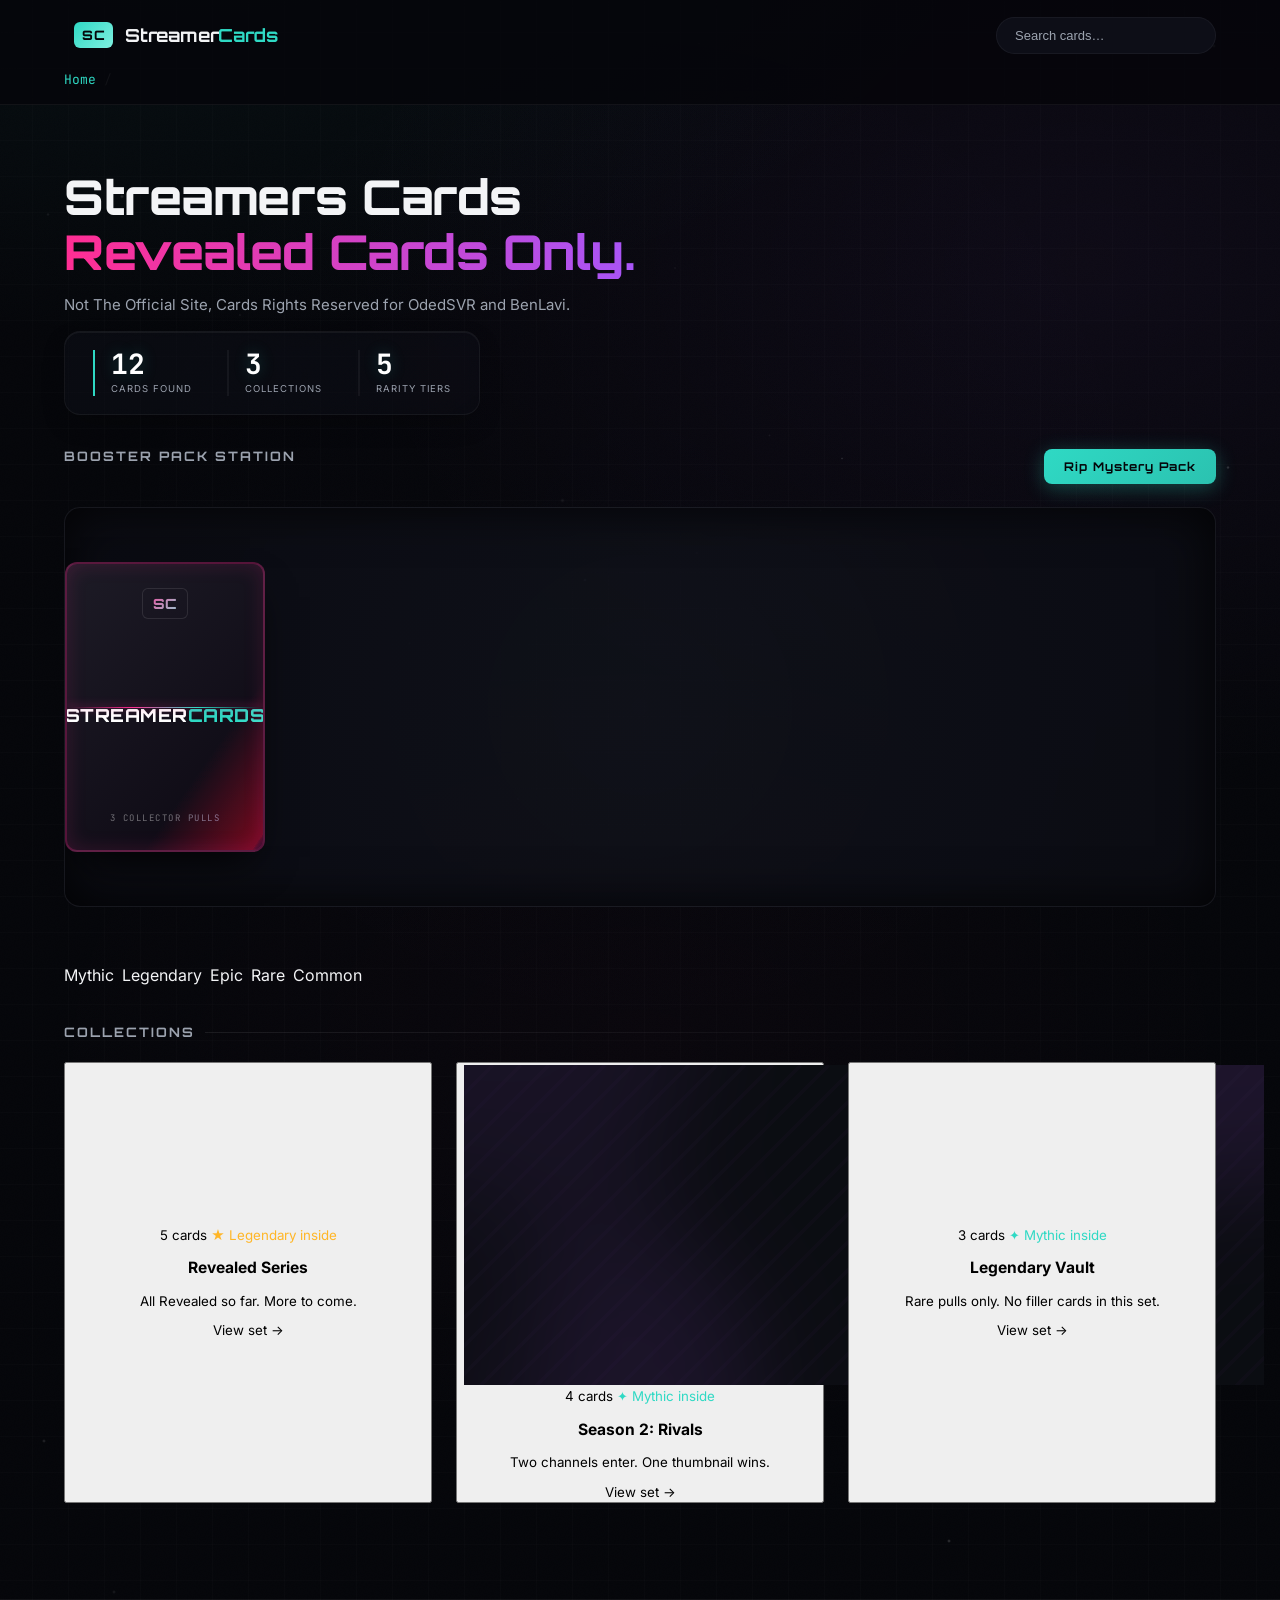
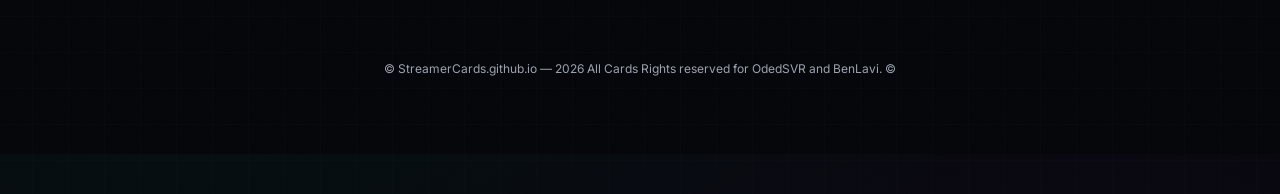
==== commit e6a9f34f: "3D animations" ====
--- a/index.html
+++ b/index.html
@@ -38,7 +38,7 @@
 </header>
 
 <main id="app">
-  <!-- HOME VIEW: collection tiles -->
+  <!-- HOME VIEW: collection tiles and booster station -->
   <section id="home-view" class="view">
     <div class="hero">
       <h1>Streamers Cards <span class="hero-accent">Revealed Cards Only.</span></h1>
@@ -47,6 +47,25 @@
         <div><span class="num" id="stat-cards">0</span><span class="lbl">Cards Found</span></div>
         <div><span class="num" id="stat-collections">0</span><span class="lbl">Collections</span></div>
         <div><span class="num" id="stat-rarities">0</span><span class="lbl">Rarity tiers</span></div>
+      </div>
+    </div>
+
+    <!-- 3D BOOSTER PACK STATION -->
+    <div class="booster-station">
+      <div class="booster-header">
+        <h2 class="section-label">Booster Pack Station</h2>
+        <button class="booster-action-btn" id="booster-action-btn">Rip Mystery Pack</button>
+      </div>
+      <div class="booster-arena" id="booster-arena" hidden>
+        <div class="booster-pack" id="booster-pack">
+          <div class="pack-foil">
+            <div class="pack-badge">SC</div>
+            <div class="pack-logo">STREAMER<em>CARDS</em></div>
+            <div class="pack-sub">3 COLLECTOR PULLS</div>
+            <div class="pack-laser-line"></div>
+          </div>
+        </div>
+        <div class="booster-results" id="booster-results" hidden></div>
       </div>
     </div>
 
--- a/css/styles.css
+++ b/css/styles.css
@@ -1,20 +1,19 @@
 /* ============================================================
-   STREAMERCARDS — STYLES
-   Token system lives in :root. Rarity colors are injected inline
-   per-card by app.js (so config.js stays the single source of truth).
+   STREAMERCARDS — ULTIMATE 3D EDITION STYLES
+   Designed with physical depth layers, parallax effects, and 3D card flips.
    ============================================================ */
 
 :root {
   /* --- color --- */
-  --bg: #0A0B10; /* Richer, deeper midnight black for stronger contrast */
-  --bg-elevated: #12141D; /* Deep dark slate with slightly warm undertones */
-  --surface: #181B28;
-  --surface-hover: #222638;
-  --border: rgba(255, 255, 255, 0.07); /* More delicate, premium borders */
+  --bg: #05060a; 
+  --bg-elevated: #0b0c13; 
+  --surface: #10121d;
+  --surface-hover: #181a2b;
+  --border: rgba(255, 255, 255, 0.05); 
   --text: #F3F4F6;
   --text-dim: #9CA3AF;
-  --accent: #2FD9C4; /* Energetic neon cyan */
-  --accent-soft: rgba(47, 217, 196, 0.12);
+  --accent: #2FD9C4; 
+  --accent-soft: rgba(47, 217, 196, 0.06);
 
   /* --- type --- */
   --font-display: "Orbitron", sans-serif;
@@ -22,19 +21,21 @@
   --font-mono: "JetBrains Mono", monospace;
 
   /* --- layout --- */
-  --radius-card: 14px;
+  --radius-card: 16px;
   --radius-sm: 8px;
-  --max-width: 1180px;
-
-  /* --- motion: a springy overshoot for anything that should feel "grabbed",
-     and a plain ease for things that should feel calm --- */
-  --spring: cubic-bezier(0.34, 1.56, 0.64, 1);
-  --spring-soft: cubic-bezier(0.22, 1, 0.36, 1);
-  --ease: cubic-bezier(0.4, 0, 0.2, 1);
-
-  /* ambient cursor glow position, updated live by app.js */
+  --max-width: 1200px;
+
+  /* --- motion --- */
+  --spring: cubic-bezier(0.25, 1.1, 0.5, 1.15);
+  --spring-soft: cubic-bezier(0.16, 1, 0.3, 1);
+  --ease: cubic-bezier(0.25, 0.8, 0.25, 1);
+
+  /* ambient coordinate vectors set live by app.js */
   --gx: 50%;
   --gy: 30%;
+  --px: 0;
+  --py: 0;
+  --ambient-color: rgba(177, 92, 255, 0.03); 
 }
 
 * { box-sizing: border-box; }
@@ -45,41 +46,78 @@
   margin: 0;
   position: relative;
   background: var(--bg);
-  /* Energetic ambient glows to fill up visual space beautifully */
   background-image:
-    radial-gradient(ellipse 1000px 600px at 15% -10%, rgba(47, 217, 196, 0.12), transparent 70%),
-    radial-gradient(ellipse 900px 600px at 85% 15%, rgba(177, 92, 255, 0.1), transparent 70%),
-    radial-gradient(ellipse 800px 500px at 50% 60%, rgba(255, 46, 147, 0.04), transparent 60%);
+    radial-gradient(ellipse 1100px 700px at 15% -10%, rgba(47, 217, 196, 0.06), transparent 75%),
+    radial-gradient(ellipse 1000px 700px at 85% 15%, rgba(177, 92, 255, 0.05), transparent 75%),
+    radial-gradient(ellipse 900px 600px at 50% 60%, rgba(255, 46, 147, 0.02), transparent 70%);
   color: var(--text);
   font-family: var(--font-body);
   line-height: 1.5;
   -webkit-font-smoothing: antialiased;
   overflow-x: hidden;
-}
-
-/* a soft light that drifts with the cursor, low enough to read as
-   atmosphere rather than decoration */
+  perspective: 1200px;
+}
+
+/* 3D Parallax Blueprint Matrix Background (moves in opposite direction of mouse) */
+body::before {
+  content: "";
+  position: fixed;
+  inset: -40px;
+  background-image: 
+    linear-gradient(rgba(255, 255, 255, 0.01) 1px, transparent 1px),
+    linear-gradient(90deg, rgba(255, 255, 255, 0.01) 1px, transparent 1px);
+  background-size: 36px 36px;
+  pointer-events: none;
+  z-index: 1;
+  transform: translate(calc(var(--px) * -16px), calc(var(--py) * -16px));
+  transition: transform 0.2s ease-out;
+}
+
+/* Soft environmental backlight glow */
 .ambient-glow {
   position: fixed;
   inset: 0;
   z-index: 0;
   pointer-events: none;
   background: radial-gradient(
-    circle 550px at var(--gx) var(--gy),
-    rgba(177, 92, 255, 0.07) 0%,
-    rgba(47, 217, 196, 0.03) 50%,
-    transparent 100%
+    circle 900px at var(--gx) var(--gy),
+    var(--ambient-color) 0%,
+    rgba(5, 6, 10, 0) 75%
   );
-  transition: background-position 0.6s var(--ease);
-}
-
-/* fine grain overlay */
+  opacity: 0.22;
+  transition: background 0.6s ease, background-position 1s var(--ease);
+}
+
+/* Cosmic stardust system (parallax displacement matches mouse) */
+.particles {
+  position: fixed;
+  inset: 0;
+  pointer-events: none;
+  z-index: 1;
+  overflow: hidden;
+  transform: translate(calc(var(--px) * 24px), calc(var(--py) * 24px));
+  transition: transform 0.2s ease-out;
+}
+.particle {
+  position: absolute;
+  background: radial-gradient(circle, #FFF 0%, rgba(255,255,255,0) 70%);
+  border-radius: 50%;
+  pointer-events: none;
+  animation: float-up 18s linear infinite;
+}
+@keyframes float-up {
+  0% { transform: translateY(110vh) translateX(0) scale(0.8); opacity: 0; }
+  10% { opacity: 0.8; }
+  90% { opacity: 0.8; }
+  100% { transform: translateY(-10vh) translateX(50px) scale(1.2); opacity: 0; }
+}
+
 .grain {
   position: fixed;
   inset: 0;
   z-index: 1;
   pointer-events: none;
-  opacity: 0.015; /* Subtler texture to keep colors rich and clean */
+  opacity: 0.01;
   mix-blend-mode: overlay;
   background-image: url("data:image/svg+xml;utf8,<svg xmlns='http://www.w3.org/2000/svg' width='120' height='120'><filter id='n'><feTurbulence type='fractalNoise' baseFrequency='0.9' numOctaves='2' stitchTiles='stitch'/></filter><rect width='100%25' height='100%25' filter='url(%23n)'/></svg>");
 }
@@ -91,26 +129,24 @@
   cursor: pointer;
 }
 
-/* every interactive surface gets the same quick, tactile press-down —
-   defined once, used everywhere via .pressable */
 .pressable { transition: transform 0.15s var(--ease); }
-.pressable:active { transform: scale(0.94); }
-
-/* ---------- header ---------- */
+.pressable:active { transform: scale(0.95); }
+
+/* ---------- site header ---------- */
 
 .site-header {
   position: sticky;
   top: 0;
   z-index: 20;
-  background: rgba(10, 11, 16, 0.85);
-  backdrop-filter: blur(12px);
+  background: rgba(5, 6, 10, 0.8);
+  backdrop-filter: blur(16px);
   border-bottom: 1px solid var(--border);
 }
 
 .header-inner {
   max-width: var(--max-width);
   margin: 0 auto;
-  padding: 14px 24px;
+  padding: 16px 24px;
   display: flex;
   align-items: center;
   gap: 24px;
@@ -119,38 +155,34 @@
 .logo {
   display: flex;
   align-items: center;
-  gap: 10px;
+  gap: 12px;
   background: none;
   border: none;
-  padding: 4px 6px;
+  padding: 6px 10px;
   border-radius: var(--radius-sm);
   transition: background 0.2s var(--ease), transform 0.2s var(--spring-soft);
-  /* app.js nudges this a few px toward the cursor while hovering (--tx/--ty) */
   transform: translate(var(--tx, 0), var(--ty, 0));
 }
 .logo:hover { background: var(--surface); }
 .logo:active { transform: translate(var(--tx, 0), var(--ty, 0)) scale(0.93); }
-.logo:focus-visible { outline: 2px solid var(--accent); outline-offset: 2px; }
 
 .logo-mark {
   position: relative;
   overflow: hidden;
   font-family: var(--font-display);
   font-weight: 800;
-  font-size: 14px;
-  color: var(--bg);
+  font-size: 13px;
+  color: #05060a;
   background: linear-gradient(135deg, var(--accent), #7FF0E0);
-  padding: 6px 8px;
+  padding: 5px 8px;
   border-radius: 6px;
   letter-spacing: 0.5px;
-  box-shadow: 0 2px 10px -2px var(--accent-soft);
-}
-/* a light sweep that glides across the mark on hover, like foil catching light */
+}
 .logo-mark::after {
   content: "";
   position: absolute;
   inset: 0;
-  background: linear-gradient(115deg, transparent 30%, rgba(255,255,255,0.55) 50%, transparent 70%);
+  background: linear-gradient(115deg, transparent 30%, rgba(255,255,255,0.6) 50%, transparent 70%);
   transform: translateX(-120%);
   transition: transform 0.6s var(--ease);
 }
@@ -161,19 +193,17 @@
   font-weight: 700;
   font-size: 18px;
   color: var(--text);
-  letter-spacing: 0.3px;
+  letter-spacing: -0.2px;
 }
 .logo-text em { color: var(--accent); font-style: normal; }
 
 .header-nav { flex: 1; }
 
 .nav-link {
-  position: relative;
-  overflow: hidden;
   background: none;
   border: 1px solid var(--border);
   color: var(--text-dim);
-  padding: 8px 14px;
+  padding: 8px 16px;
   border-radius: 999px;
   font-size: 13px;
   font-weight: 600;
@@ -186,20 +216,19 @@
 #nav-home-btn[data-active="false"] { opacity: 0; pointer-events: none; }
 
 .header-search input {
-  background: var(--surface);
+  background: rgba(16, 18, 29, 0.75);
   border: 1px solid var(--border);
   color: var(--text);
-  padding: 9px 14px;
+  padding: 10px 18px;
   border-radius: 999px;
   font-size: 13px;
-  width: 200px;
+  width: 220px;
   transition: width 0.3s var(--spring-soft), border-color 0.2s ease, box-shadow 0.2s ease;
 }
-.header-search input:hover { border-color: #3A4256; }
 .header-search input:focus {
   outline: none;
   border-color: var(--accent);
-  width: 240px;
+  width: 280px;
   box-shadow: 0 0 0 4px var(--accent-soft);
 }
 .header-search input::placeholder { color: var(--text-dim); }
@@ -207,11 +236,12 @@
 .breadcrumb {
   max-width: var(--max-width);
   margin: 0 auto;
-  padding: 0 24px 12px;
+  padding: 0 24px 14px;
   font-size: 13px;
   color: var(--text-dim);
   display: flex;
   gap: 8px;
+  font-family: var(--font-mono);
 }
 .breadcrumb button {
   background: none;
@@ -224,80 +254,83 @@
 
 /* ---------- main / hero ---------- */
 
-main { max-width: var(--max-width); margin: 0 auto; padding: 52px 24px 96px; }
-
-.hero { max-width: 640px; margin-bottom: 32px; position: relative; }
-
-/* Dynamic cosmic backdrop behind hero typography */
-.hero::before {
-  content: "";
-  position: absolute;
-  top: -80px;
-  left: -60px;
-  width: 320px;
-  height: 320px;
-  background: radial-gradient(circle, rgba(47, 217, 196, 0.16) 0%, rgba(177, 92, 255, 0.1) 50%, transparent 70%);
-  opacity: 0.8;
-  filter: blur(35px);
-  z-index: -1;
-  animation: drift 12s ease-in-out infinite alternate;
-  pointer-events: none;
-}
-@keyframes drift {
-  from { transform: translate(0, 0) scale(1); }
-  to { transform: translate(25px, 25px) scale(1.1); }
-}
-@media (prefers-reduced-motion: reduce) {
-  .hero::before { animation: none; }
+main { 
+  max-width: var(--max-width); 
+  margin: 0 auto; 
+  padding: 64px 24px 96px; 
+}
+
+.hero { 
+  max-width: 720px; 
+  margin-bottom: 32px; 
+  position: relative; 
+  display: flex;
+  flex-direction: column;
+  gap: 14px;
 }
 
 .hero h1 {
   font-family: var(--font-display);
-  font-size: clamp(32px, 5vw, 44px);
-  line-height: 1.2;
-  margin: 0 0 16px;
+  font-size: clamp(34px, 5.5vw, 48px);
+  line-height: 1.15;
+  margin: 0;
   font-weight: 800;
-}
-
-/* Forces accent text to wrap beautifully with a bright modern gradient shift */
+  letter-spacing: -0.5px;
+}
+
 .hero-accent {
-  display: block;
-  margin-top: 8px;
-  font-size: 0.9em;
-  background: linear-gradient(100deg, var(--accent) 0%, #A855F7 50%, #FF2E93 100%);
-  background-size: 200% auto;
+  display: inline-block;
+  background: linear-gradient(90deg, #ff2e93, #a855f7, #2fd9c4, #ff2e93);
+  background-size: 300% auto;
   -webkit-background-clip: text;
   background-clip: text;
   color: transparent;
-  animation: shimmer 5s linear infinite;
-}
-@keyframes shimmer {
+  animation: text-shimmer-sweep 10s linear infinite;
+}
+@keyframes text-shimmer-sweep {
   0% { background-position: 0% center; }
-  100% { background-position: -200% center; }
-}
-@media (prefers-reduced-motion: reduce) {
-  .hero-accent { animation: none; }
-}
-.hero-sub { color: var(--text-dim); font-size: 15px; margin: 0 0 28px; line-height: 1.6; }
+  100% { background-position: 300% center; }
+}
+
+.hero-sub { 
+  color: var(--text-dim); 
+  font-size: 15px; 
+  margin: 0; 
+  line-height: 1.6; 
+}
 
 .stat-strip {
   display: flex;
   gap: 36px;
-  flex-wrap: wrap;
-  border-top: 1px solid var(--border);
-  padding-top: 20px;
-}
-.stat-strip > div { display: flex; flex-direction: column; gap: 3px; }
+  border: 1px solid var(--border);
+  background: linear-gradient(145deg, rgba(16, 18, 29, 0.4), rgba(11, 12, 20, 0.5));
+  backdrop-filter: blur(8px);
+  padding: 18px 28px;
+  border-radius: var(--radius-card);
+  width: fit-content;
+  box-shadow: 
+    inset 0 1px 0px rgba(255, 255, 255, 0.05),
+    0 10px 30px -10px rgba(0,0,0,0.4);
+}
+.stat-strip > div { 
+  display: flex; 
+  flex-direction: column; 
+  gap: 4px; 
+  border-left: 2px solid rgba(255, 255, 255, 0.05);
+  padding-left: 16px;
+}
+.stat-strip > div:first-child { border-left: 2px solid var(--accent); }
 .stat-strip .num {
   font-family: var(--font-mono);
-  font-size: 24px;
+  font-size: 28px;
   font-weight: 700;
   color: #FFF;
-  text-shadow: 0 0 10px rgba(47, 217, 196, 0.2);
+  text-shadow: 0 0 15px rgba(47, 217, 196, 0.25);
+  line-height: 1;
 }
 .stat-strip .lbl {
-  font-size: 11px;
-  letter-spacing: 0.08em;
+  font-size: 9.5px;
+  letter-spacing: 0.1em;
   text-transform: uppercase;
   color: var(--text-dim);
 }
@@ -308,415 +341,284 @@
   text-transform: uppercase;
   letter-spacing: 2px;
   color: var(--text-dim);
-  margin: 0 0 16px;
-  font-weight: 600;
-}
-
-/* ---------- rarity legend & filter ---------- */
-
-.rarity-legend, .rarity-filter {
-  display: flex;
-  flex-wrap: wrap;
-  gap: 8px;
-  margin-bottom: 32px;
-}
-
-.rarity-chip {
-  display: inline-flex;
+  margin: 0 0 20px;
+  font-weight: 700;
+  display: flex;
   align-items: center;
-  gap: 6px;
+  gap: 10px;
+}
+.section-label::after {
+  content: "";
+  height: 1px;
+  flex: 1;
+  background: linear-gradient(90deg, rgba(255, 255, 255, 0.08), transparent);
+}
+
+/* ---------- 3D booster station opener ---------- */
+
+.booster-station {
+  margin-bottom: 56px;
+}
+.booster-header {
+  display: flex;
+  align-items: center;
+  justify-content: space-between;
+  gap: 20px;
+  margin-bottom: 20px;
+}
+.booster-action-btn {
+  background: linear-gradient(135deg, var(--accent) 0%, #2bc2b0 100%);
+  color: #05060a;
+  border: none;
+  font-family: var(--font-display);
   font-size: 12px;
-  font-weight: 600;
-  padding: 8px 16px; /* Roomier padding to make controls feel premium */
-  border-radius: 999px;
-  border: 1px solid var(--border);
-  background: rgba(24, 27, 40, 0.6);
-  color: var(--text-dim);
-  backdrop-filter: blur(4px);
-  transition: color 0.15s ease, border-color 0.15s ease, background 0.15s ease,
-    transform 0.15s var(--spring-soft), box-shadow 0.15s ease;
-}
-.rarity-chip .dot {
-  width: 8px; height: 8px; border-radius: 50%; flex-shrink: 0;
-  transition: transform 0.2s var(--spring);
-}
-
-.rarity-chip:hover {
-  color: var(--text);
-  border-color: currentColor;
+  font-weight: 700;
+  padding: 10px 20px;
+  border-radius: 8px;
+  letter-spacing: 1px;
+  box-shadow: 0 4px 20px rgba(47, 217, 196, 0.3);
+  transition: transform 0.15s ease, box-shadow 0.15s ease;
+}
+.booster-action-btn:hover {
   transform: translateY(-2px);
-  box-shadow: 0 4px 12px -4px rgba(0,0,0,0.4);
-}
-.rarity-chip:hover .dot { transform: scale(1.3); }
-button.rarity-chip:active { transform: translateY(-2px) scale(0.92); }
-button.rarity-chip[data-selected="true"] {
-  color: var(--bg);
-  background: var(--chip-color, var(--accent));
-  border-color: var(--chip-color, var(--accent));
-  box-shadow: 0 4px 16px -4px var(--chip-color, var(--accent));
-}
-
-/* ---------- collections grid (home) ---------- */
-
-.collections-grid {
-  display: grid;
-  grid-template-columns: repeat(auto-fill, minmax(280px, 1fr));
-  gap: 20px;
-}
-
-.collection-tile {
-  --rx: 0deg;
-  --ry: 0deg;
-  --mx: 50%;
-  --my: 30%;
-  position: relative;
-  background: linear-gradient(145deg, var(--surface), var(--bg-elevated));
+  box-shadow: 0 6px 24px rgba(47, 217, 196, 0.45);
+}
+.booster-action-btn:active {
+  transform: translateY(0);
+}
+
+.booster-arena {
+  display: flex;
+  align-items: center;
+  justify-content: center;
+  min-height: 400px;
+  background: radial-gradient(circle at 50% 50%, rgba(18, 20, 29, 0.8) 0%, rgba(11, 12, 19, 0.95) 100%);
   border: 1px solid var(--border);
   border-radius: var(--radius-card);
-  padding: 0;
+  position: relative;
   overflow: hidden;
-  text-align: left;
-  transform-style: preserve-3d;
-  transform: perspective(700px) rotateX(var(--rx)) rotateY(var(--ry)) translateY(0);
-  transition: transform 0.45s var(--spring), border-color 0.2s ease, box-shadow 0.3s ease;
-  box-shadow: 0 4px 20px -8px rgba(0,0,0,0.6);
-}
-.collection-tile::before {
+  box-shadow: inset 0 0 50px rgba(0,0,0,0.8);
+}
+
+/* 3D Booster pack jacket */
+.booster-pack {
+  width: 200px;
+  height: 290px;
+  perspective: 1000px;
+  cursor: pointer;
+  z-index: 5;
+  transition: transform 0.3s var(--spring-soft);
+}
+.booster-pack:hover {
+  transform: scale(1.06) rotateY(15deg);
+}
+.pack-foil {
+  width: 100%;
+  height: 100%;
+  background: linear-gradient(135deg, #1d1b26 0%, #0c0812 100%);
+  border: 2px solid rgba(255, 46, 147, 0.3);
+  border-radius: 12px;
+  position: relative;
+  display: flex;
+  flex-direction: column;
+  align-items: center;
+  justify-content: space-between;
+  padding: 24px 16px;
+  box-shadow: 
+    0 20px 40px -15px rgba(0,0,0,0.9),
+    inset 0 0 20px rgba(255, 46, 147, 0.15);
+  overflow: hidden;
+}
+.pack-foil::before {
   content: "";
   position: absolute;
   inset: 0;
-  background: linear-gradient(135deg, var(--tile-accent, var(--accent)) 0%, transparent 45%);
-  opacity: 0.08; /* Slightly deeper gradient inside the frame */
-  pointer-events: none;
-  z-index: 1;
-}
-/* light that tracks the cursor across the tile, like glass catching a lamp */
-.collection-tile::after {
-  content: "";
+  background: linear-gradient(125deg, transparent 35%, rgba(255, 46, 147, 0.4) 48%, rgba(47, 217, 196, 0.4) 52%, transparent 65%);
+  background-size: 200% 200%;
+  background-position: 0% 0%;
+  mix-blend-mode: color-dodge;
+  animation: pack-shimmer 4s ease-in-out infinite alternate;
+}
+@keyframes pack-shimmer {
+  0% { background-position: 0% 0%; }
+  100% { background-position: 100% 100%; }
+}
+
+.pack-badge {
+  font-family: var(--font-display);
+  font-weight: 800;
+  font-size: 14px;
+  background: linear-gradient(135deg, #ff2e93, #7FF0E0);
+  -webkit-background-clip: text;
+  background-clip: text;
+  color: transparent;
+  border: 1px solid rgba(255,255,255,0.1);
+  padding: 4px 10px;
+  border-radius: 6px;
+}
+.pack-logo {
+  font-family: var(--font-display);
+  font-size: 18px;
+  font-weight: 800;
+  color: #FFF;
+  text-align: center;
+  letter-spacing: 0.5px;
+}
+.pack-logo em { color: var(--accent); font-style: normal; }
+.pack-sub {
+  font-family: var(--font-mono);
+  font-size: 9px;
+  color: rgba(255,255,255,0.4);
+  letter-spacing: 1.5px;
+}
+.pack-laser-line {
+  position: absolute;
+  top: 50%; left: 0; right: 0; height: 1px;
+  background: linear-gradient(90deg, transparent, #ff2e93, var(--accent), transparent);
+  box-shadow: 0 0 10px #ff2e93;
+}
+
+/* Pack shaking trigger animation when rip starts */
+.booster-pack.shake {
+  animation: pack-shaker 0.5s ease-in-out infinite alternate;
+}
+@keyframes pack-shaker {
+  0% { transform: scale(1.05) rotateZ(-3deg) rotateY(10deg); }
+  100% { transform: scale(1.05) rotateZ(3deg) rotateY(-10deg); }
+}
+
+/* Pack split/tear out */
+.booster-pack.rip-open {
+  animation: pack-tear 0.6s cubic-bezier(0.8, -0.6, 0.2, 1.5) forwards;
+}
+@keyframes pack-tear {
+  0% { transform: scale(1) rotateY(0); opacity: 1; }
+  50% { transform: scale(1.3) rotateZ(10deg); opacity: 0.8; }
+  100% { transform: scale(0.2) rotateZ(-40deg) translateY(-200px); opacity: 0; pointer-events: none; }
+}
+
+/* Booster Rewards Cards Grid */
+.booster-results {
+  display: flex;
+  gap: 20px;
+  perspective: 1000px;
+  justify-content: center;
+  flex-wrap: wrap;
+  width: 100%;
+  padding: 24px;
+}
+
+/* 3D card flip container */
+.card-3d-wrapper {
+  width: 170px;
+  height: 245px;
+  perspective: 1000px;
+  cursor: pointer;
+  animation: card-deal-reveal 0.6s var(--spring) both;
+}
+
+.card-3d-inner {
+  width: 100%;
+  height: 100%;
+  position: relative;
+  transform-style: preserve-3d;
+  transition: transform 0.6s cubic-bezier(0.4, 0, 0.2, 1);
+}
+
+/* Add rotation class to trigger native 3D rotation reveal */
+.card-3d-wrapper.flipped .card-3d-inner {
+  transform: rotateY(180deg);
+}
+
+.card-3d-front, .card-3d-back {
   position: absolute;
   inset: 0;
-  opacity: 0;
-  background: radial-gradient(circle at var(--mx) var(--my), rgba(255,255,255,0.16), transparent 45%);
-  transition: opacity 0.25s ease;
-  pointer-events: none;
-  z-index: 3;
-}
-.collection-tile:hover {
-  transform: perspective(700px) rotateX(var(--rx)) rotateY(var(--ry)) translateY(-6px);
-  border-color: var(--tile-accent, var(--accent));
-  box-shadow: 0 16px 34px -14px rgba(0, 0, 0, 0.8), 0 0 24px -10px var(--tile-accent, var(--accent-soft));
-}
-.collection-tile:hover::after { opacity: 1; }
-.collection-tile:active {
-  transform: perspective(700px) rotateX(var(--rx)) rotateY(var(--ry)) translateY(-2px) scale(0.98);
-  transition: transform 0.12s var(--ease);
-}
-
-.tile-art {
-  position: relative;
-  height: 132px;
-  overflow: hidden;
-  background: var(--bg-elevated);
-}
-.tile-art img {
-  width: 100%;
-  height: 100%;
-  object-fit: cover;
-  display: block;
-  transition: transform 0.6s var(--spring-soft);
-}
-.collection-tile:hover .tile-art img { transform: scale(1.09); }
-.tile-art::after {
-  content: "";
-  position: absolute;
-  inset: 0;
-  background: linear-gradient(to top, var(--surface) 2%, transparent 65%);
-  pointer-events: none;
-}
-
-.tile-count-pill, .tile-peek {
-  position: absolute;
-  top: 10px;
-  font-family: var(--font-mono);
-  font-size: 10.5px;
-  font-weight: 600;
-  padding: 4px 10px;
-  border-radius: 999px;
-  background: rgba(8, 9, 13, 0.55);
-  backdrop-filter: blur(4px);
-  z-index: 2;
-}
-.tile-count-pill {
-  right: 10px;
-  color: var(--text);
-  border: 1px solid rgba(255,255,255,0.14);
-}
-.tile-peek {
-  left: 10px;
-  border: 1px solid currentColor;
-  letter-spacing: 0.02em;
-}
-
-.tile-body { padding: 16px 20px 20px; position: relative; z-index: 2; }
-
-.rarity-distribution {
-  display: flex;
-  gap: 2px;
-  height: 5px;
-  border-radius: 3px;
-  overflow: hidden;
-  background: var(--bg-elevated);
-  margin: 2px 0 16px;
-}
-.dist-seg { display: block; height: 100%; min-width: 4px; transition: opacity 0.2s ease; }
-.collection-tile:hover .dist-seg { opacity: 0.85; }
-
-.collection-tile h3 {
-  font-family: var(--font-display);
-  font-size: 19px;
-  margin: 0 0 6px;
-  position: relative;
-}
-.collection-tile p {
-  color: var(--text-dim);
-  font-size: 13.5px;
-  margin: 0 0 18px;
-  position: relative;
-  min-height: 38px;
-}
-.collection-tile .tile-meta {
-  display: flex;
-  justify-content: flex-end;
-  align-items: center;
-  font-family: var(--font-mono);
-  font-size: 12px;
-  color: var(--text-dim);
-  position: relative;
-}
-.collection-tile .tile-meta strong { color: var(--tile-accent, var(--accent)); font-weight: 600; }
-.tile-arrow { display: inline-block; transition: transform 0.25s var(--spring); }
-.collection-tile:hover .tile-arrow { transform: translateX(4px); }
-
-/* ---------- set header ---------- */
-
-.set-header { margin-bottom: 20px; }
-.set-header h2 { font-family: var(--font-display); font-size: 26px; margin: 0 0 6px; }
-.set-header p { color: var(--text-dim); margin: 0; font-size: 14px; }
-
-/* ---------- cards grid ---------- */
-
-.cards-grid {
-  display: grid;
-  grid-template-columns: repeat(auto-fill, minmax(190px, 1fr));
-  gap: 22px;
-}
-
-.card {
-  --rarity-color: var(--accent);
-  --rarity-glow: var(--accent-soft);
-  --rx: 0deg;
-  --ry: 0deg;
-  position: relative;
-  background: var(--surface);
-  border: 1px solid var(--border);
+  backface-visibility: hidden;
   border-radius: var(--radius-card);
   overflow: hidden;
-  cursor: pointer;
-  transform-style: preserve-3d;
-  transform: perspective(900px) rotateX(var(--rx)) rotateY(var(--ry)) translateY(0) scale(1);
-  transition: transform 0.4s var(--spring), box-shadow 0.3s ease, border-color 0.25s ease;
-}
-
-.card:hover, .card:focus-visible {
-  border-color: var(--rarity-color);
-  box-shadow: 0 14px 34px -10px var(--rarity-glow), 0 0 0 1px var(--rarity-color) inset;
-  transform: perspective(900px) rotateX(var(--rx)) rotateY(var(--ry)) translateY(-8px) scale(1.015);
-  outline: none;
-}
-
-.card:active {
-  transform: perspective(900px) rotateX(var(--rx)) rotateY(var(--ry)) translateY(-3px) scale(0.97);
-  transition: transform 0.12s var(--ease);
-}
-
-.card-art {
-  aspect-ratio: 3 / 4;
-  background: var(--bg-elevated);
-  overflow: hidden;
-  position: relative;
-}
-.card-art img { width: 100%; height: 100%; object-fit: cover; display: block; }
-
-/* foil sheen — follows pointer via --mx/--my set in JS */
-.card-art::after {
-  content: "";
-  position: absolute;
-  inset: 0;
-  opacity: 0;
-  transition: opacity 0.2s ease;
-  background: radial-gradient(
-    circle at var(--mx, 50%) var(--my, 50%),
-    rgba(255,255,255,0.35),
-    transparent 45%
-  );
-  mix-blend-mode: overlay;
-}
-.card:hover .card-art::after { opacity: 1; }
-
-/* holo (mythic) gets an animated rainbow sweep instead of plain white sheen */
-.card.is-holo .card-art::after {
-  background: radial-gradient(
-    circle at var(--mx, 50%) var(--my, 50%),
-    rgba(255,255,255,0.5),
-    transparent 50%
-  ),
-  linear-gradient(115deg, #ff8adf, #8ad0ff, #b7ff8a, #ffe08a, #ff8adf);
-  background-blend-mode: overlay;
-  mix-blend-mode: color-dodge;
-  animation: holo-shift 6s linear infinite;
-  background-size: 300% 300%, 300% 300%;
-}
-@keyframes holo-shift {
-  0% { background-position: 50% 50%, 0% 50%; }
-  100% { background-position: 50% 50%, 200% 50%; }
-}
-
-.card-rarity-bar {
-  height: 4px;
-  background: var(--rarity-color);
-  transition: height 0.25s var(--spring), box-shadow 0.25s ease;
-}
-.card:hover .card-rarity-bar,
-.card:focus-visible .card-rarity-bar {
-  height: 6px;
-  box-shadow: 0 0 14px var(--rarity-color);
-}
-
-.card-body { padding: 12px 14px 14px; }
-.card-name { font-weight: 600; font-size: 14px; margin: 0 0 4px; }
-.card-meta {
-  display: flex;
-  justify-content: space-between;
-  align-items: center;
-  font-family: var(--font-mono);
-  font-size: 11px;
-  color: var(--text-dim);
-}
-.card-meta .rarity-label { color: var(--rarity-color); font-weight: 600; }
-
-.empty-state {
-  grid-column: 1 / -1;
-  text-align: center;
-  color: var(--text-dim);
-  padding: 60px 20px;
-  font-size: 14px;
-}
-
-/* ---------- modal ---------- */
-
-.modal-backdrop {
-  position: fixed;
-  inset: 0;
-  background: rgba(8, 9, 13, 0.75);
-  backdrop-filter: blur(4px);
-  display: flex;
+}
+
+/* Mystery card back styling */
+.card-3d-back {
+  background: linear-gradient(135deg, #13141f 0%, #07080d 100%);
+  border: 1px dashed rgba(255, 255, 255, 0.15);
+  display: flex;
+  flex-direction: column;
   align-items: center;
   justify-content: center;
-  padding: 24px;
-  z-index: 50;
-}
-
-.modal-backdrop[hidden] {
-  display: none;
-}
-
-.modal {
-  --rarity-color: var(--accent);
-  background: var(--bg-elevated);
-  border: 1px solid var(--rarity-color);
-  border-radius: 16px;
-  max-width: 560px;
-  width: 100%;
+  box-shadow: 0 10px 24px rgba(0,0,0,0.8);
+}
+.card-3d-back::before {
+  content: "✦";
+  font-family: var(--font-display);
+  font-size: 32px;
+  color: var(--accent);
+  text-shadow: 0 0 15px rgba(47, 217, 196, 0.6);
+  animation: star-pulse 2s ease-in-out infinite alternate;
+}
+@keyframes star-pulse {
+  0% { transform: scale(0.9); opacity: 0.6; }
+  100% { transform: scale(1.1); opacity: 1; }
+}
+
+.card-3d-front {
+  transform: rotateY(180deg);
+}
+
+/* ---------- card depth enhancements (preserve-3d) ---------- */
+
+.card {
+  transform-style: preserve-3d;
+}
+/* Give children stereoscopic displacement offsets */
+.card-art {
+  transform: translateZ(10px);
+}
+.card-body {
+  transform: translateZ(20px);
+}
+
+/* ---------- rarity legend & filter ---------- */
+
+.rarity-legend, .rarity-filter {
+  display: flex;
+  flex-wrap: wrap;
+  gap: 8px;
+  margin-bottom: 36px;
+}
+
+/* ---------- collections grid (home) ---------- */
+
+.collections-grid {
   display: grid;
-  grid-template-columns: 200px 1fr;
-  gap: 0;
-  position: relative;
-  box-shadow: 0 20px 60px -12px rgba(0,0,0,0.6), 0 0 40px -10px var(--rarity-color);
-  animation: modal-pop 0.4s var(--spring) both;
-}
-
-@keyframes modal-pop {
-  from { opacity: 0; transform: scale(0.88) translateY(14px); }
-  to { opacity: 1; transform: scale(1) translateY(0); }
-}
-@keyframes backdrop-fade {
-  from { opacity: 0; }
-  to { opacity: 1; }
-}
-.modal-backdrop:not([hidden]) { animation: backdrop-fade 0.25s var(--ease) both; }
-
-.modal-close {
-  position: absolute;
-  top: 10px;
-  right: 12px;
-  background: rgba(0,0,0,0.4);
-  border: none;
-  color: var(--text);
-  font-size: 20px;
-  width: 32px;
-  height: 32px;
-  border-radius: 50%;
-  line-height: 1;
-  z-index: 2;
-  transition: transform 0.25s var(--spring), background 0.15s ease;
-}
-.modal-close:hover { background: rgba(0,0,0,0.65); transform: rotate(90deg); }
-.modal-close:active { transform: rotate(90deg) scale(0.85); }
-
-.modal-art {
-  background: var(--surface);
-  border-radius: 16px 0 0 16px;
-  overflow: hidden;
-}
-.modal-art img { width: 100%; height: 100%; object-fit: cover; display: block; }
-
-.modal-info { padding: 24px 22px; display: flex; flex-direction: column; gap: 8px; }
-.modal-rarity {
-  align-self: flex-start;
-  font-size: 11px;
-  font-weight: 700;
-  text-transform: uppercase;
-  letter-spacing: 1px;
-  color: var(--rarity-color);
-  border: 1px solid var(--rarity-color);
-  padding: 3px 10px;
-  border-radius: 999px;
-}
-.modal-info h3 { font-family: var(--font-display); font-size: 20px; margin: 4px 0 0; }
-.modal-number { font-family: var(--font-mono); font-size: 12px; color: var(--text-dim); margin: 0; }
-.modal-desc { font-size: 14px; color: var(--text-dim); margin: 8px 0 0; line-height: 1.6; }
-
-/* ---------- footer ---------- */
+  grid-template-columns: repeat(auto-fill, minmax(290px, 1fr));
+  gap: 24px;
+}
+
+/* ---------- site footer ---------- */
 
 .site-footer {
   text-align: center;
-  padding: 30px 24px 50px;
+  padding: 48px 24px 64px;
   color: var(--text-dim);
-  font-size: 12.5px;
+  font-size: 12px;
   border-top: 1px solid var(--border);
 }
 
-/* ---------- responsive ---------- */
+/* ---------- responsive media queries ---------- */
 
 @media (max-width: 640px) {
-  .header-inner { flex-wrap: wrap; gap: 10px; }
+  .header-inner { flex-direction: column; align-items: stretch; gap: 14px; }
   .header-search input { width: 100%; }
-  .header-nav { order: 3; flex: 100%; }
+  .header-search input:focus { width: 100%; }
   .modal { grid-template-columns: 1fr; }
-  .modal-art { border-radius: 16px 16px 0 0; aspect-ratio: 4/3; }
-}
-
-/* ---------- reduced motion ---------- */
+  .modal-art { border-radius: 20px 20px 0 0; aspect-ratio: 4/3; }
+  .stat-strip { width: 100%; grid-template-columns: repeat(3, 1fr); justify-content: space-between; }
+  .booster-results { gap: 12px; padding: 12px; }
+  .card-3d-wrapper { width: 140px; height: 200px; }
+}
+
+/* ---------- prefers reduced motion ---------- */
 
 @media (prefers-reduced-motion: reduce) {
   html { scroll-behavior: auto; }
@@ -725,5 +627,5 @@
   .card.is-holo .card-art::after { animation: none; }
   .modal { animation: none; }
   .modal-backdrop:not([hidden]) { animation: none; }
-  .ambient-glow { display: none; }
+  .ambient-glow, body::before, .particles { display: none; }
 }
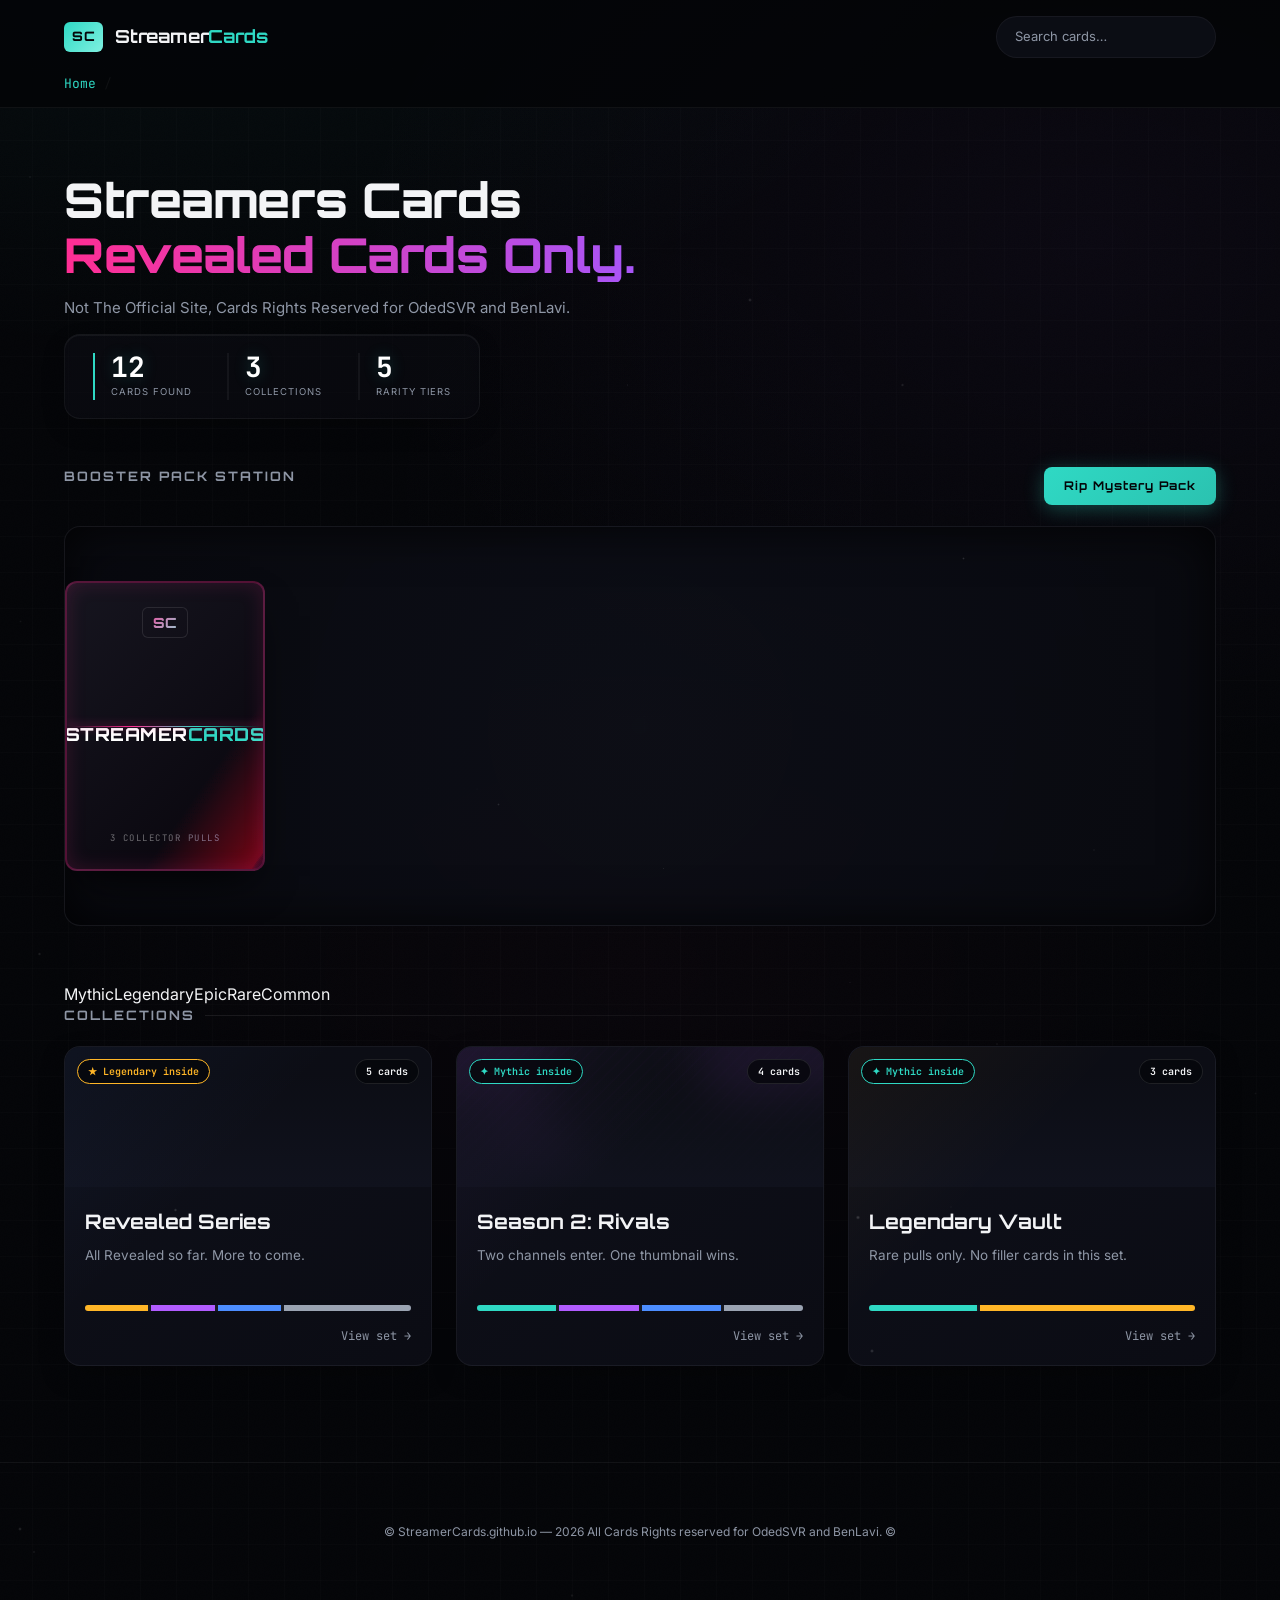
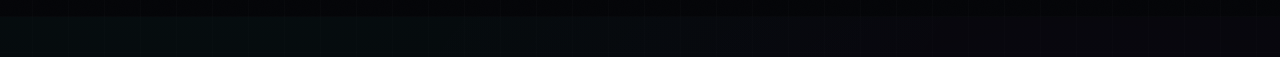
==== commit 9eb974f0: "fix" ====
--- a/index.html
+++ b/index.html
@@ -38,7 +38,7 @@
 </header>
 
 <main id="app">
-  <!-- HOME VIEW: collection tiles and booster station -->
+  <!-- HOME VIEW: collections and booster station -->
   <section id="home-view" class="view">
     <div class="hero">
       <h1>Streamers Cards <span class="hero-accent">Revealed Cards Only.</span></h1>
--- a/css/styles.css
+++ b/css/styles.css
@@ -1,17 +1,17 @@
 /* ============================================================
    STREAMERCARDS — ULTIMATE 3D EDITION STYLES
-   Designed with physical depth layers, parallax effects, and 3D card flips.
+   Designed with deep physical depth layers, cursor parallax, and 3D card flips.
    ============================================================ */
 
 :root {
   /* --- color --- */
-  --bg: #05060a; 
-  --bg-elevated: #0b0c13; 
-  --surface: #10121d;
-  --surface-hover: #181a2b;
+  --bg: #040508; 
+  --bg-elevated: #090a10; 
+  --surface: #0f111a;
+  --surface-hover: #151824;
   --border: rgba(255, 255, 255, 0.05); 
   --text: #F3F4F6;
-  --text-dim: #9CA3AF;
+  --text-dim: #8E96A5;
   --accent: #2FD9C4; 
   --accent-soft: rgba(47, 217, 196, 0.06);
 
@@ -30,12 +30,25 @@
   --spring-soft: cubic-bezier(0.16, 1, 0.3, 1);
   --ease: cubic-bezier(0.25, 0.8, 0.25, 1);
 
-  /* ambient coordinate vectors set live by app.js */
+  /* ambient coordinate vectors updated by app.js */
   --gx: 50%;
   --gy: 30%;
   --px: 0;
   --py: 0;
-  --ambient-color: rgba(177, 92, 255, 0.03); 
+  --ambient-color: rgba(177, 92, 255, 0.02); 
+}
+
+/* Clear browser defaults for consistent container layout */
+button, input, select, textarea {
+  background: none;
+  color: inherit;
+  border: none;
+  padding: 0;
+  margin: 0;
+  font: inherit;
+  outline: none;
+  appearance: none;
+  -webkit-appearance: none;
 }
 
 * { box-sizing: border-box; }
@@ -47,8 +60,8 @@
   position: relative;
   background: var(--bg);
   background-image:
-    radial-gradient(ellipse 1100px 700px at 15% -10%, rgba(47, 217, 196, 0.06), transparent 75%),
-    radial-gradient(ellipse 1000px 700px at 85% 15%, rgba(177, 92, 255, 0.05), transparent 75%),
+    radial-gradient(ellipse 1100px 700px at 15% -10%, rgba(47, 217, 196, 0.05), transparent 75%),
+    radial-gradient(ellipse 1000px 700px at 85% 15%, rgba(177, 92, 255, 0.04), transparent 75%),
     radial-gradient(ellipse 900px 600px at 50% 60%, rgba(255, 46, 147, 0.02), transparent 70%);
   color: var(--text);
   font-family: var(--font-body);
@@ -58,45 +71,45 @@
   perspective: 1200px;
 }
 
-/* 3D Parallax Blueprint Matrix Background (moves in opposite direction of mouse) */
+/* 3D Parallax Grid Background (shifts subtly with cursor) */
 body::before {
   content: "";
   position: fixed;
   inset: -40px;
   background-image: 
-    linear-gradient(rgba(255, 255, 255, 0.01) 1px, transparent 1px),
-    linear-gradient(90deg, rgba(255, 255, 255, 0.01) 1px, transparent 1px);
+    linear-gradient(rgba(255, 255, 255, 0.012) 1px, transparent 1px),
+    linear-gradient(90deg, rgba(255, 255, 255, 0.012) 1px, transparent 1px);
   background-size: 36px 36px;
   pointer-events: none;
   z-index: 1;
   transform: translate(calc(var(--px) * -16px), calc(var(--py) * -16px));
-  transition: transform 0.2s ease-out;
-}
-
-/* Soft environmental backlight glow */
+  transition: transform 0.25s ease-out;
+}
+
+/* Dimmed, feathered environmental lighting */
 .ambient-glow {
   position: fixed;
   inset: 0;
   z-index: 0;
   pointer-events: none;
   background: radial-gradient(
-    circle 900px at var(--gx) var(--gy),
+    circle 1000px at var(--gx) var(--gy),
     var(--ambient-color) 0%,
-    rgba(5, 6, 10, 0) 75%
+    rgba(5, 6, 10, 0) 70%
   );
-  opacity: 0.22;
-  transition: background 0.6s ease, background-position 1s var(--ease);
-}
-
-/* Cosmic stardust system (parallax displacement matches mouse) */
+  opacity: 0.15; /* Prevents visual cluttering behind content panels */
+  transition: background 0.8s ease, background-position 1.2s var(--ease);
+}
+
+/* Parallax stardust */
 .particles {
   position: fixed;
   inset: 0;
   pointer-events: none;
-  z-index: 1;
+  z-index: 3;
   overflow: hidden;
   transform: translate(calc(var(--px) * 24px), calc(var(--py) * 24px));
-  transition: transform 0.2s ease-out;
+  transition: transform 0.25s ease-out;
 }
 .particle {
   position: absolute;
@@ -124,11 +137,6 @@
 
 .site-header, main, .site-footer { position: relative; z-index: 2; }
 
-button {
-  font-family: inherit;
-  cursor: pointer;
-}
-
 .pressable { transition: transform 0.15s var(--ease); }
 .pressable:active { transform: scale(0.95); }
 
@@ -138,7 +146,7 @@
   position: sticky;
   top: 0;
   z-index: 20;
-  background: rgba(5, 6, 10, 0.8);
+  background: rgba(4, 5, 8, 0.85);
   backdrop-filter: blur(16px);
   border-bottom: 1px solid var(--border);
 }
@@ -156,14 +164,10 @@
   display: flex;
   align-items: center;
   gap: 12px;
-  background: none;
-  border: none;
-  padding: 6px 10px;
-  border-radius: var(--radius-sm);
+  cursor: pointer;
   transition: background 0.2s var(--ease), transform 0.2s var(--spring-soft);
   transform: translate(var(--tx, 0), var(--ty, 0));
 }
-.logo:hover { background: var(--surface); }
 .logo:active { transform: translate(var(--tx, 0), var(--ty, 0)) scale(0.93); }
 
 .logo-mark {
@@ -172,7 +176,7 @@
   font-family: var(--font-display);
   font-weight: 800;
   font-size: 13px;
-  color: #05060a;
+  color: #040508;
   background: linear-gradient(135deg, var(--accent), #7FF0E0);
   padding: 5px 8px;
   border-radius: 6px;
@@ -200,13 +204,13 @@
 .header-nav { flex: 1; }
 
 .nav-link {
-  background: none;
   border: 1px solid var(--border);
   color: var(--text-dim);
   padding: 8px 16px;
   border-radius: 999px;
   font-size: 13px;
   font-weight: 600;
+  cursor: pointer;
   transition: color 0.15s var(--ease), border-color 0.15s var(--ease), transform 0.2s var(--spring-soft);
   transform: translate(var(--tx, 0), var(--ty, 0));
 }
@@ -216,7 +220,7 @@
 #nav-home-btn[data-active="false"] { opacity: 0; pointer-events: none; }
 
 .header-search input {
-  background: rgba(16, 18, 29, 0.75);
+  background: rgba(15, 17, 26, 0.75);
   border: 1px solid var(--border);
   color: var(--text);
   padding: 10px 18px;
@@ -244,11 +248,9 @@
   font-family: var(--font-mono);
 }
 .breadcrumb button {
-  background: none;
-  border: none;
   color: var(--accent);
   font-size: 13px;
-  padding: 0;
+  cursor: pointer;
 }
 .crumb-sep { color: var(--border); }
 
@@ -262,7 +264,7 @@
 
 .hero { 
   max-width: 720px; 
-  margin-bottom: 32px; 
+  margin-bottom: 48px; 
   position: relative; 
   display: flex;
   flex-direction: column;
@@ -287,6 +289,7 @@
   color: transparent;
   animation: text-shimmer-sweep 10s linear infinite;
 }
+
 @keyframes text-shimmer-sweep {
   0% { background-position: 0% center; }
   100% { background-position: 300% center; }
@@ -303,7 +306,7 @@
   display: flex;
   gap: 36px;
   border: 1px solid var(--border);
-  background: linear-gradient(145deg, rgba(16, 18, 29, 0.4), rgba(11, 12, 20, 0.5));
+  background: linear-gradient(145deg, rgba(15, 17, 26, 0.4), rgba(9, 10, 16, 0.5));
   backdrop-filter: blur(8px);
   padding: 18px 28px;
   border-radius: var(--radius-card);
@@ -368,7 +371,7 @@
 }
 .booster-action-btn {
   background: linear-gradient(135deg, var(--accent) 0%, #2bc2b0 100%);
-  color: #05060a;
+  color: #040508;
   border: none;
   font-family: var(--font-display);
   font-size: 12px;
@@ -377,22 +380,20 @@
   border-radius: 8px;
   letter-spacing: 1px;
   box-shadow: 0 4px 20px rgba(47, 217, 196, 0.3);
+  cursor: pointer;
   transition: transform 0.15s ease, box-shadow 0.15s ease;
 }
 .booster-action-btn:hover {
   transform: translateY(-2px);
   box-shadow: 0 6px 24px rgba(47, 217, 196, 0.45);
 }
-.booster-action-btn:active {
-  transform: translateY(0);
-}
 
 .booster-arena {
   display: flex;
   align-items: center;
   justify-content: center;
   min-height: 400px;
-  background: radial-gradient(circle at 50% 50%, rgba(18, 20, 29, 0.8) 0%, rgba(11, 12, 19, 0.95) 100%);
+  background: radial-gradient(circle at 50% 50%, rgba(15, 17, 26, 0.8) 0%, rgba(9, 10, 16, 0.95) 100%);
   border: 1px solid var(--border);
   border-radius: var(--radius-card);
   position: relative;
@@ -415,7 +416,7 @@
 .pack-foil {
   width: 100%;
   height: 100%;
-  background: linear-gradient(135deg, #1d1b26 0%, #0c0812 100%);
+  background: linear-gradient(135deg, #16151f 0%, #08050c 100%);
   border: 2px solid rgba(255, 46, 147, 0.3);
   border-radius: 12px;
   position: relative;
@@ -478,7 +479,6 @@
   box-shadow: 0 0 10px #ff2e93;
 }
 
-/* Pack shaking trigger animation when rip starts */
 .booster-pack.shake {
   animation: pack-shaker 0.5s ease-in-out infinite alternate;
 }
@@ -487,7 +487,6 @@
   100% { transform: scale(1.05) rotateZ(3deg) rotateY(-10deg); }
 }
 
-/* Pack split/tear out */
 .booster-pack.rip-open {
   animation: pack-tear 0.6s cubic-bezier(0.8, -0.6, 0.2, 1.5) forwards;
 }
@@ -497,7 +496,6 @@
   100% { transform: scale(0.2) rotateZ(-40deg) translateY(-200px); opacity: 0; pointer-events: none; }
 }
 
-/* Booster Rewards Cards Grid */
 .booster-results {
   display: flex;
   gap: 20px;
@@ -508,7 +506,6 @@
   padding: 24px;
 }
 
-/* 3D card flip container */
 .card-3d-wrapper {
   width: 170px;
   height: 245px;
@@ -525,7 +522,6 @@
   transition: transform 0.6s cubic-bezier(0.4, 0, 0.2, 1);
 }
 
-/* Add rotation class to trigger native 3D rotation reveal */
 .card-3d-wrapper.flipped .card-3d-inner {
   transform: rotateY(180deg);
 }
@@ -538,9 +534,8 @@
   overflow: hidden;
 }
 
-/* Mystery card back styling */
 .card-3d-back {
-  background: linear-gradient(135deg, #13141f 0%, #07080d 100%);
+  background: linear-gradient(135deg, #10111a 0%, #05060a 100%);
   border: 1px dashed rgba(255, 255, 255, 0.15);
   display: flex;
   flex-direction: column;
@@ -567,33 +562,400 @@
 
 /* ---------- card depth enhancements (preserve-3d) ---------- */
 
+.cards-grid {
+  display: grid !important;
+  grid-template-columns: repeat(auto-fill, minmax(220px, 1fr)) !important;
+  gap: 28px !important;
+  width: 100% !important;
+}
+
 .card {
+  display: flex !important;
+  flex-direction: column !important;
+  position: relative !important;
+  width: 100% !important;
+  background: var(--surface) !important;
+  border: 1px solid var(--border) !important;
+  border-radius: var(--radius-card) !important;
+  overflow: hidden !important;
+  text-decoration: none !important;
+  color: inherit !important;
   transform-style: preserve-3d;
-}
-/* Give children stereoscopic displacement offsets */
+  transform: perspective(900px) rotateX(var(--rx)) rotateY(var(--ry)) translateY(0) scale(1);
+  transition: transform 0.4s var(--spring), box-shadow 0.3s ease, border-color 0.25s ease;
+  animation: card-deal-reveal 0.6s var(--spring) both;
+}
+
+@keyframes card-deal-reveal {
+  0% {
+    opacity: 0;
+    transform: perspective(900px) translateY(40px) scale(0.92) rotateX(15deg);
+  }
+  100% {
+    opacity: 1;
+    transform: perspective(900px) translateY(0) scale(1) rotateX(0deg);
+  }
+}
+
+.card:hover, .card:focus-visible {
+  border-color: var(--rarity-color) !important;
+  box-shadow: 
+    0 15px 35px -10px var(--rarity-glow), 
+    0 0 0 1px var(--rarity-color) inset;
+  transform: perspective(900px) rotateX(var(--rx)) rotateY(var(--ry)) translateY(-8px) scale(1.015);
+  outline: none;
+}
+.card:active {
+  transform: perspective(900px) rotateX(var(--rx)) rotateY(var(--ry)) translateY(-3px) scale(0.97);
+  transition: transform 0.12s var(--ease);
+}
+
 .card-art {
+  aspect-ratio: 3 / 4;
+  background: var(--bg-elevated);
+  overflow: hidden;
+  position: relative;
   transform: translateZ(10px);
 }
-.card-body {
+.card-art img {
+  width: 100%;
+  height: 100%;
+  object-fit: cover;
+  display: block;
+}
+
+/* Foil sheen cursor reflection overlay */
+.card-art::after {
+  content: "";
+  position: absolute;
+  inset: 0;
+  opacity: 0;
+  transition: opacity 0.2s ease;
+  background: radial-gradient(
+    circle at var(--mx, 50%) var(--my, 50%),
+    rgba(255,255,255,0.22),
+    transparent 45%
+  );
+  mix-blend-mode: overlay;
+  pointer-events: none;
+}
+.card:hover .card-art::after { opacity: 1; }
+
+/* Mathematically seamless Holo/Mythic horizontal diagonal sliding gradient loop */
+.card.is-holo .card-art::after {
+  content: "";
+  position: absolute;
+  inset: 0;
+  transform: none;
+  opacity: 0.35;
+  mix-blend-mode: color-dodge;
+  background: linear-gradient(
+    90deg,
+    #ff8adf 0%,
+    #8ad0ff 25%,
+    #b7ff8a 50%,
+    #ffe08a 75%,
+    #ff8adf 100%
+  );
+  background-size: 400% 100%; 
+  animation: holo-sweep-loop 7s linear infinite; 
+  transition: opacity 0.3s ease;
+}
+.card.is-holo:hover .card-art::after {
+  opacity: 0.7;
+}
+
+@keyframes holo-sweep-loop {
+  0% { background-position: 0% 0%; }
+  100% { background-position: 400% 0%; }
+}
+
+.card.is-holo .rarity-label {
+  background: linear-gradient(90deg, #ff8adf, #8ad0ff, #b7ff8a, #ffe08a, #ff8adf);
+  background-size: 200% auto;
+  -webkit-background-clip: text;
+  background-clip: text;
+  color: transparent;
+  animation: text-shimmer-sweep 4s linear infinite;
+  font-weight: 800;
+  text-shadow: none;
+}
+
+.card-rarity-bar {
+  height: 4px;
+  background: var(--rarity-color);
+  transition: height 0.25s var(--spring), box-shadow 0.25s ease;
+}
+.card:hover .card-rarity-bar {
+  height: 6px;
+  box-shadow: 0 0 12px var(--rarity-color);
+}
+
+.card-body { 
+  padding: 14px; 
   transform: translateZ(20px);
 }
-
-/* ---------- rarity legend & filter ---------- */
-
-.rarity-legend, .rarity-filter {
-  display: flex;
-  flex-wrap: wrap;
-  gap: 8px;
-  margin-bottom: 36px;
+.card-name { font-weight: 600; font-size: 15px; margin: 0 0 4px; }
+.card-meta {
+  display: flex;
+  justify-content: space-between;
+  align-items: center;
+  font-family: var(--font-mono);
+  font-size: 11px;
+  color: var(--text-dim);
+}
+.card-meta .rarity-label { color: var(--rarity-color); font-weight: 600; }
+
+.empty-state {
+  grid-column: 1 / -1;
+  text-align: center;
+  color: var(--text-dim);
+  padding: 80px 20px;
+  font-size: 14px;
 }
 
 /* ---------- collections grid (home) ---------- */
 
 .collections-grid {
+  display: grid !important;
+  grid-template-columns: repeat(auto-fill, minmax(290px, 1fr)) !important;
+  gap: 24px !important;
+}
+
+/* Collection tile styles (Fixed: resets browser defaults to avoid massive white blocks) */
+.collection-tile {
+  appearance: none !important;
+  -webkit-appearance: none !important;
+  -moz-appearance: none !important;
+  background: linear-gradient(150deg, rgba(16, 18, 29, 0.9), rgba(11, 12, 20, 0.98)) !important;
+  border: 1px solid var(--border) !important;
+  color: var(--text) !important;
+  padding: 0 !important;
+  margin: 0 !important;
+  outline: none !important;
+  border-radius: var(--radius-card) !important;
+  text-align: left !important;
+  cursor: pointer !important;
+  
+  --rx: 0deg;
+  --ry: 0deg;
+  --mx: 50%;
+  --my: 30%;
+  position: relative;
+  overflow: hidden;
+  transform-style: preserve-3d;
+  transform: perspective(700px) rotateX(var(--rx)) rotateY(var(--ry)) translateY(0);
+  transition: transform 0.45s var(--spring), border-color 0.2s ease, box-shadow 0.3s ease;
+  box-shadow: 0 10px 30px -10px rgba(0,0,0,0.5);
+}
+.collection-tile::before {
+  content: "";
+  position: absolute;
+  inset: 0;
+  background: linear-gradient(135deg, var(--tile-accent, var(--accent)) 0%, transparent 40%);
+  opacity: 0.05;
+  pointer-events: none;
+  z-index: 1;
+}
+
+.collection-tile::after {
+  content: "";
+  position: absolute;
+  inset: 0;
+  opacity: 0;
+  background: radial-gradient(circle at var(--mx) var(--my), rgba(255,255,255,0.12), transparent 45%);
+  transition: opacity 0.25s ease;
+  pointer-events: none;
+  z-index: 3;
+}
+
+.collection-tile:hover {
+  transform: perspective(700px) rotateX(var(--rx)) rotateY(var(--ry)) translateY(-6px);
+  border-color: var(--tile-accent, var(--accent)) !important;
+  box-shadow: 
+    0 20px 40px -15px rgba(0, 0, 0, 0.7), 
+    0 0 30px -10px var(--tile-accent, var(--accent-soft));
+}
+.collection-tile:hover::after { opacity: 1; }
+
+.collection-tile:active {
+  transform: perspective(700px) rotateX(var(--rx)) rotateY(var(--ry)) translateY(-2px) scale(0.98);
+  transition: transform 0.12s var(--ease);
+}
+
+.tile-art {
+  position: relative;
+  height: 140px;
+  overflow: hidden;
+  background: #0b0c13;
+}
+.tile-art img {
+  width: 100%;
+  height: 100%;
+  object-fit: cover;
+  display: block;
+  transition: transform 0.6s var(--spring-soft);
+}
+.collection-tile:hover .tile-art img { transform: scale(1.06); }
+.tile-art::after {
+  content: "";
+  position: absolute;
+  inset: 0;
+  background: linear-gradient(to top, rgba(16, 18, 29, 1) 0%, rgba(16, 18, 29, 0.2) 80%);
+}
+
+.tile-count-pill, .tile-peek {
+  position: absolute;
+  top: 12px;
+  font-family: var(--font-mono);
+  font-size: 10px;
+  font-weight: 600;
+  padding: 4px 10px;
+  border-radius: 999px;
+  background: rgba(5, 6, 10, 0.75);
+  backdrop-filter: blur(8px);
+  z-index: 2;
+}
+.tile-count-pill {
+  right: 12px;
+  color: var(--text);
+  border: 1px solid rgba(255,255,255,0.1);
+}
+.tile-peek {
+  left: 12px;
+  border: 1px solid currentColor;
+}
+
+.tile-body { padding: 20px; position: relative; z-index: 2; }
+
+.rarity-distribution {
+  display: flex;
+  gap: 3px;
+  height: 6px;
+  border-radius: 99px;
+  overflow: hidden;
+  background: rgba(255,255,255,0.05);
+  margin: 4px 0 16px;
+}
+.dist-seg { display: block; height: 100%; min-width: 4px; transition: opacity 0.2s ease; }
+
+.collection-tile h3 {
+  font-family: var(--font-display);
+  font-size: 20px;
+  margin: 0 0 8px;
+}
+.collection-tile p {
+  color: var(--text-dim);
+  font-size: 13.5px;
+  margin: 0 0 20px;
+  min-height: 40px;
+  line-height: 1.5;
+}
+.collection-tile .tile-meta {
+  display: flex;
+  justify-content: flex-end;
+  align-items: center;
+  font-family: var(--font-mono);
+  font-size: 12px;
+  color: var(--text-dim);
+}
+.collection-tile .tile-meta strong { color: var(--tile-accent, var(--accent)); font-weight: 600; }
+.tile-arrow { display: inline-block; transition: transform 0.25s var(--ease); }
+.collection-tile:hover .tile-arrow { transform: translateX(5px); }
+
+/* ---------- global search results alignment ---------- */
+
+.global-search-results {
+  grid-column: 1 / -1;
+  display: flex;
+  flex-direction: column;
+  gap: 24px;
+}
+
+/* ---------- card detail modal ---------- */
+
+.modal-backdrop {
+  position: fixed;
+  inset: 0;
+  background: rgba(5, 6, 10, 0.85);
+  backdrop-filter: blur(8px);
+  display: flex;
+  align-items: center;
+  justify-content: center;
+  padding: 24px;
+  z-index: 50;
+}
+
+.modal-backdrop[hidden] {
+  display: none;
+}
+
+.modal {
+  --rarity-color: var(--accent);
+  background: var(--bg-elevated);
+  border: 1px solid var(--rarity-color);
+  border-radius: 20px;
+  max-width: 580px;
+  width: 100%;
   display: grid;
-  grid-template-columns: repeat(auto-fill, minmax(290px, 1fr));
-  gap: 24px;
-}
+  grid-template-columns: 220px 1fr;
+  gap: 0;
+  position: relative;
+  box-shadow: 
+    0 30px 70px -15px rgba(0,0,0,0.8), 
+    0 0 40px -15px var(--rarity-color);
+  animation: modal-pop 0.4s var(--spring) both;
+}
+
+@keyframes modal-pop {
+  from { opacity: 0; transform: scale(0.9) translateY(20px); }
+  to { opacity: 1; transform: scale(1) translateY(0); }
+}
+
+.modal-close {
+  position: absolute;
+  top: 12px;
+  right: 12px;
+  background: rgba(0,0,0,0.5);
+  border: 1px solid rgba(255,255,255,0.08);
+  color: var(--text);
+  font-size: 20px;
+  width: 32px;
+  height: 32px;
+  border-radius: 50%;
+  line-height: 1;
+  z-index: 3;
+  transition: transform 0.2s var(--ease), background 0.15s ease;
+  display: flex;
+  align-items: center;
+  justify-content: center;
+}
+.modal-close:hover { background: rgba(0,0,0,0.8); transform: rotate(90deg); }
+
+.modal-art {
+  background: #05060a;
+  border-radius: 20px 0 0 20px;
+  overflow: hidden;
+  position: relative;
+}
+.modal-art img { width: 100%; height: 100%; object-fit: cover; display: block; }
+
+.modal-info { padding: 32px 24px; display: flex; flex-direction: column; gap: 10px; }
+.modal-rarity {
+  align-self: flex-start;
+  font-size: 10px;
+  font-weight: 700;
+  text-transform: uppercase;
+  letter-spacing: 1.5px;
+  color: var(--rarity-color);
+  border: 1px solid var(--rarity-color);
+  padding: 4px 12px;
+  border-radius: 999px;
+  background: rgba(255, 255, 255, 0.02);
+}
+.modal-info h3 { font-family: var(--font-display); font-size: 22px; margin: 4px 0 0; }
+.modal-number { font-family: var(--font-mono); font-size: 12px; color: var(--text-dim); margin: 0; }
+.modal-desc { font-size: 14px; color: var(--text-dim); margin: 8px 0 0; line-height: 1.6; }
 
 /* ---------- site footer ---------- */
 
